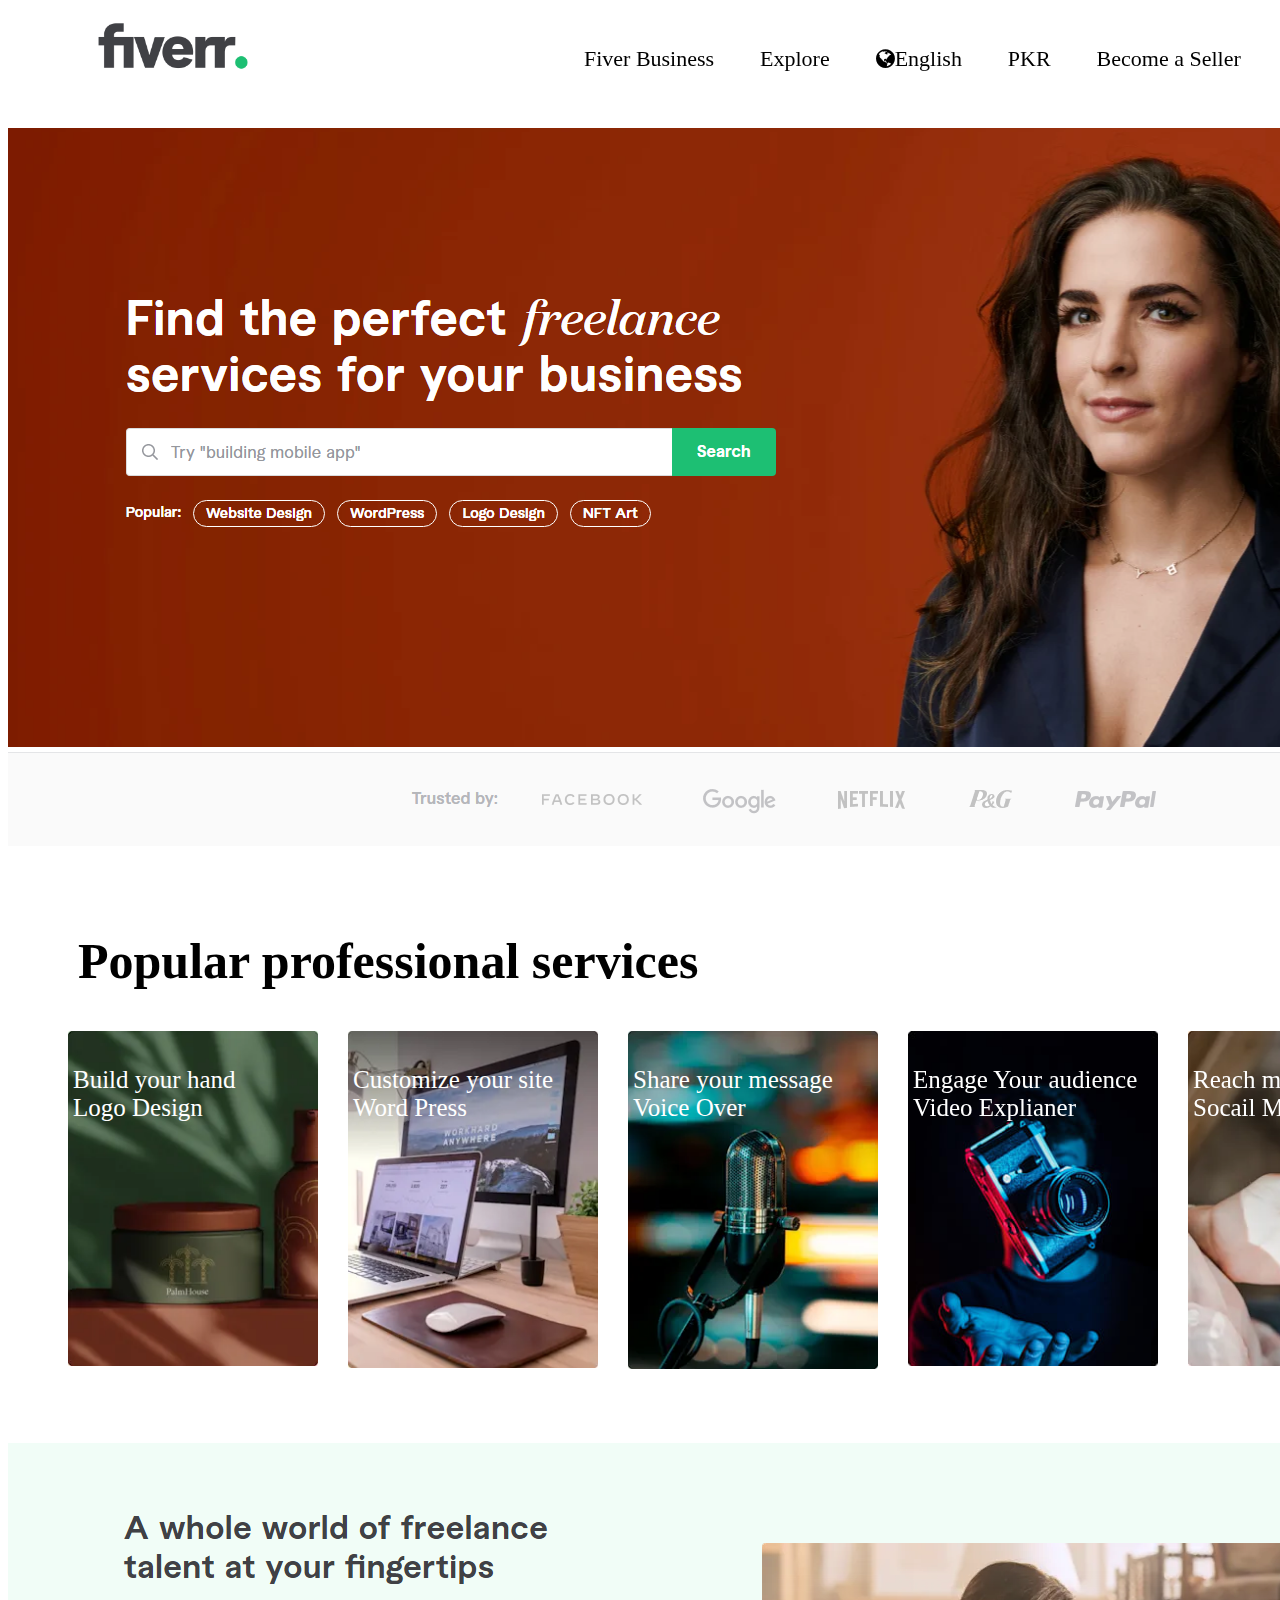
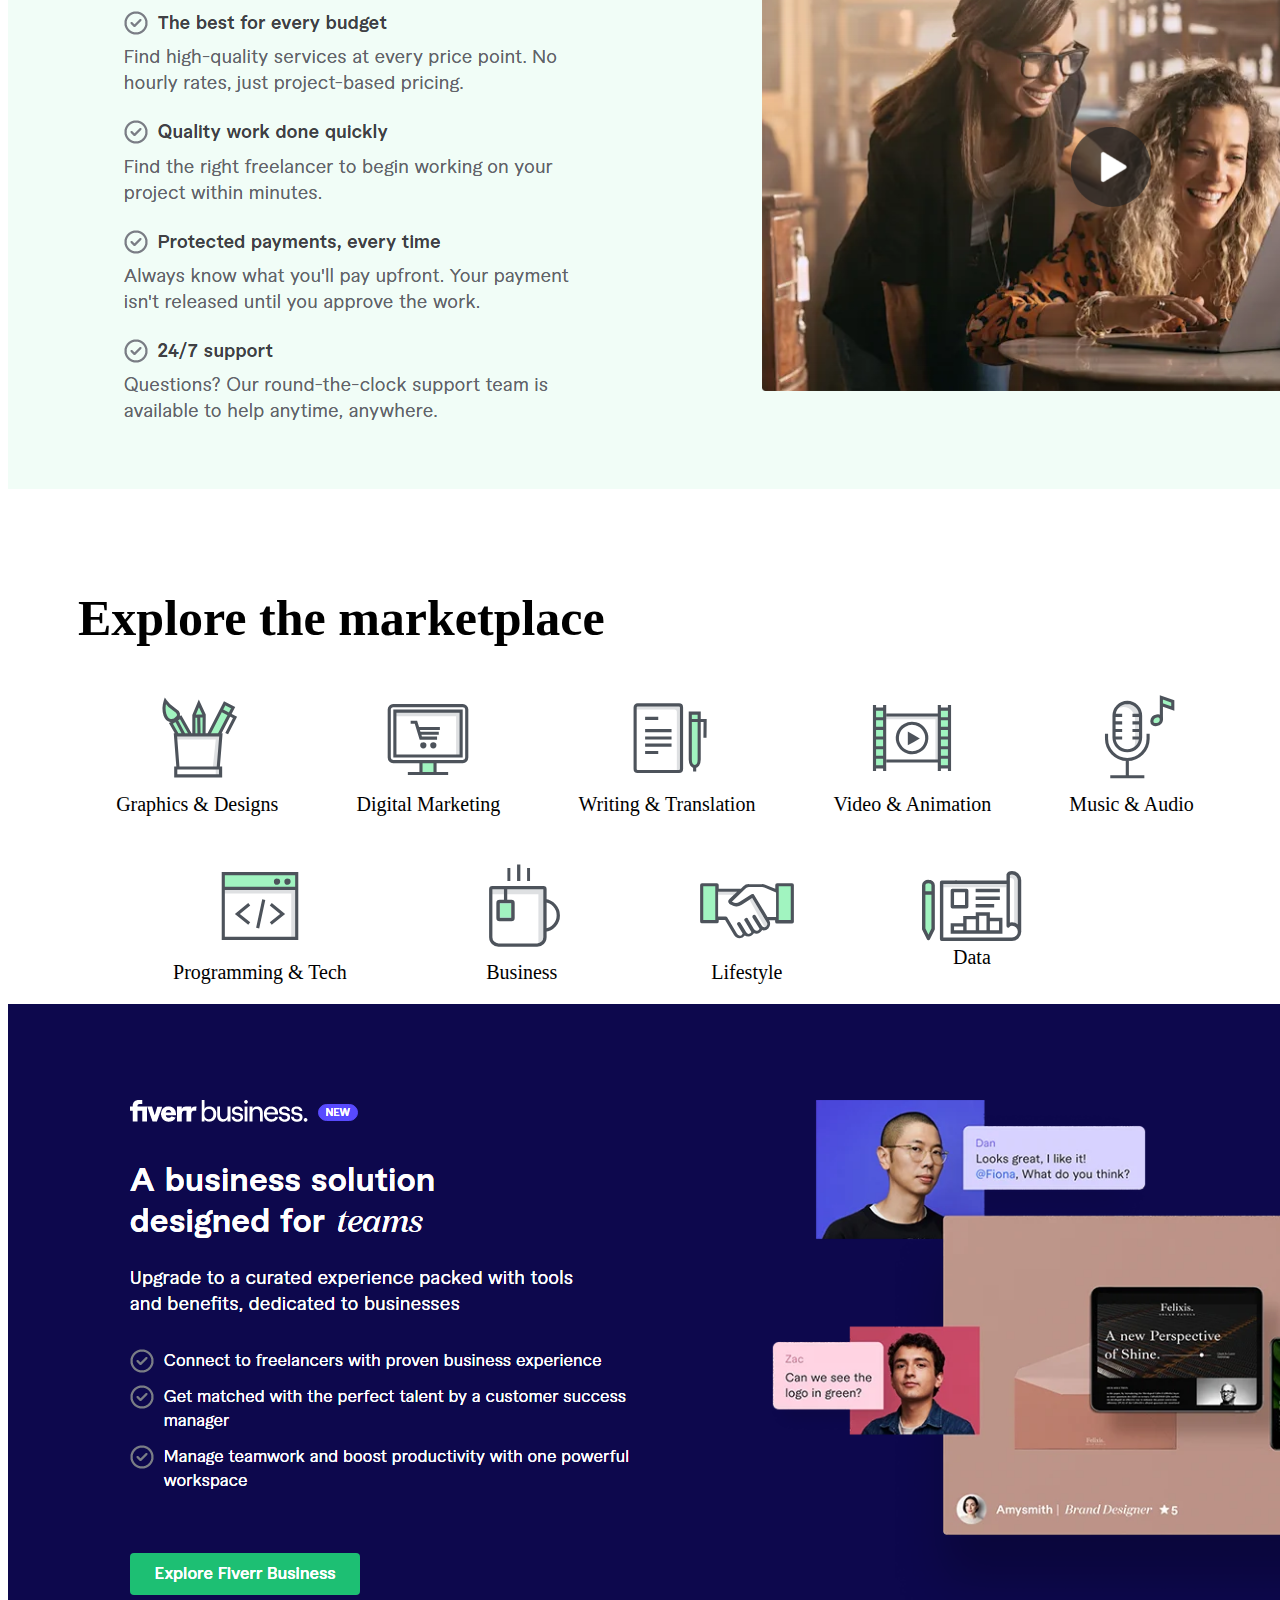
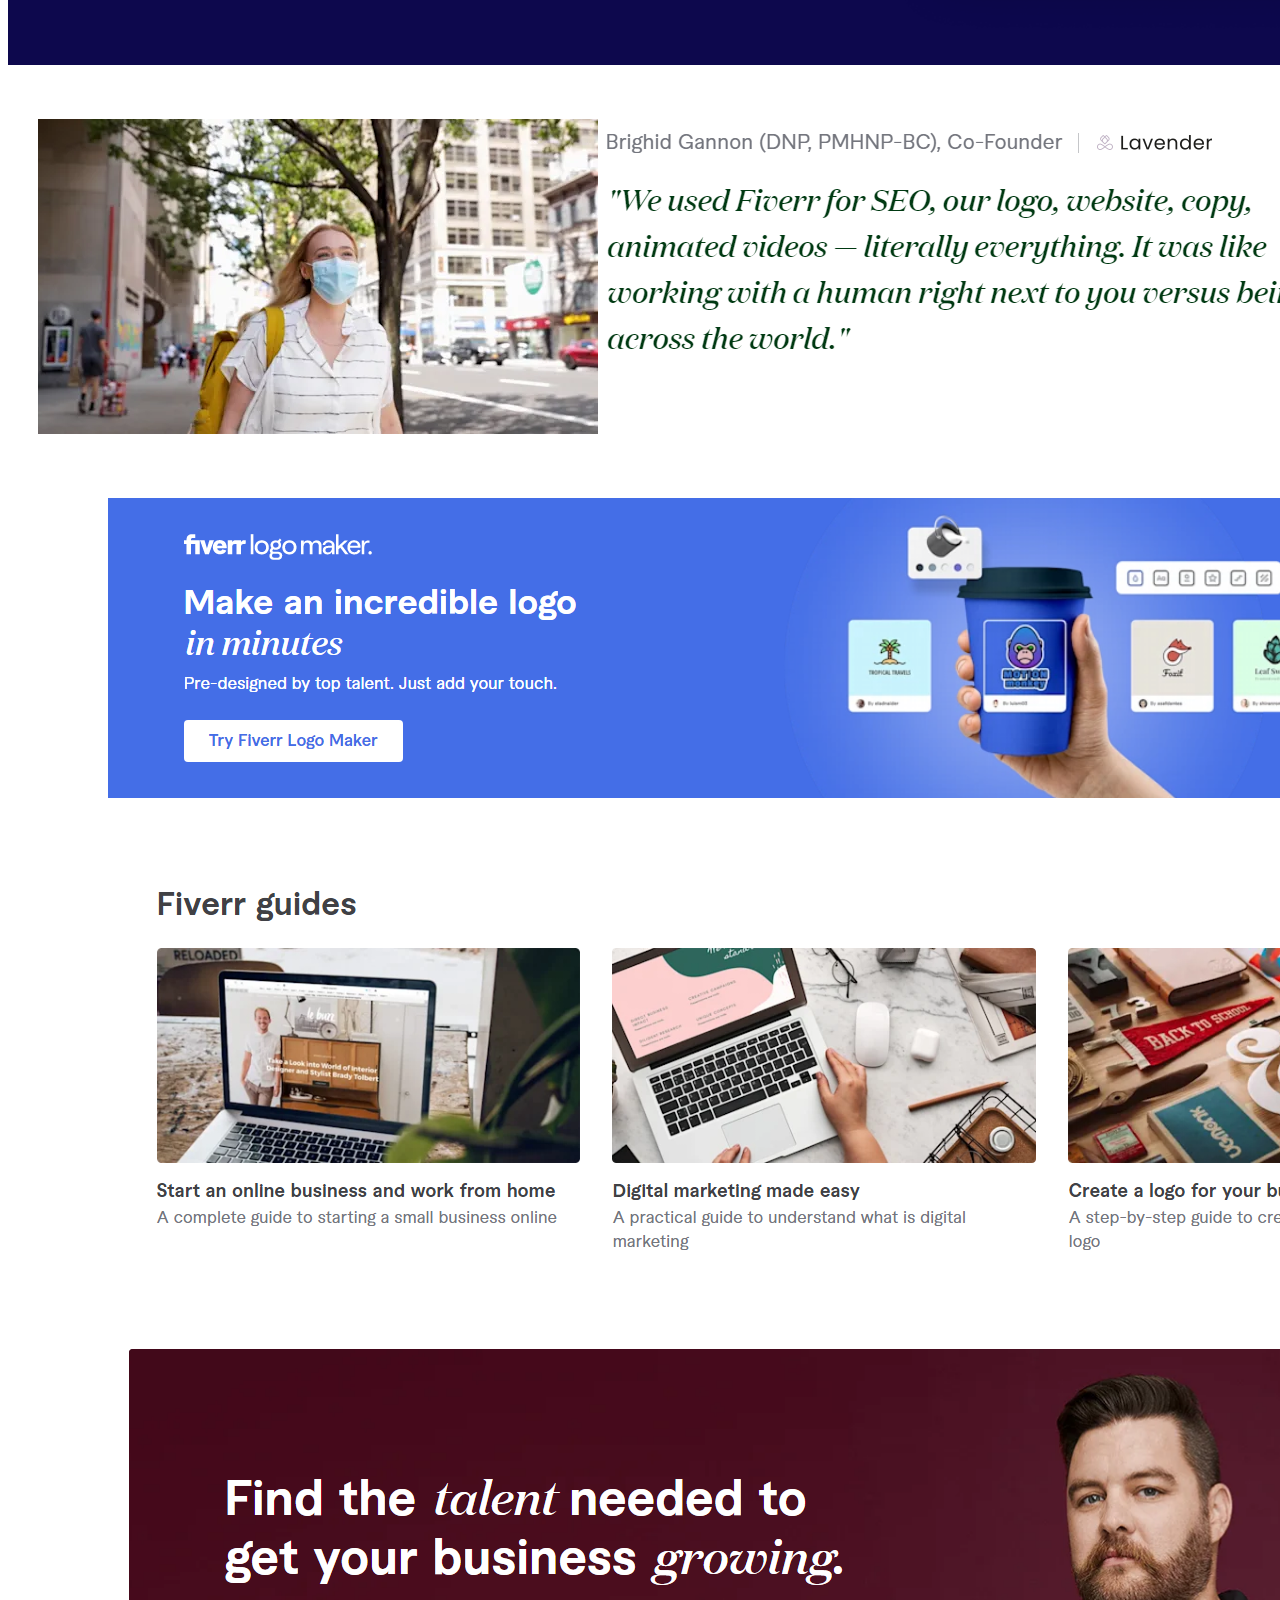
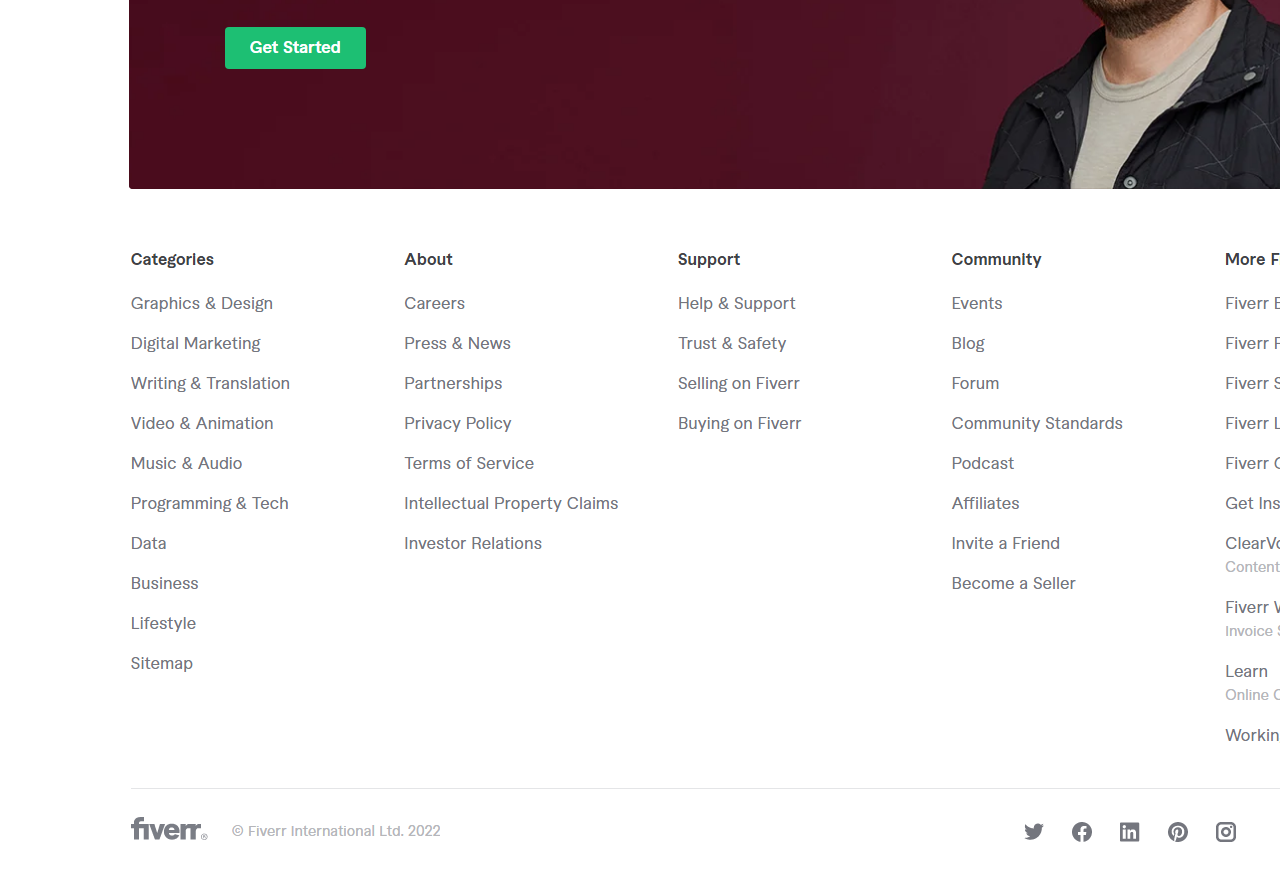
==== index.html @ 3283539d "completed" ====
<!DOCTYPE html>
<html lang="en">

<head>
    <meta charset="UTF-8">
    <meta http-equiv="X-UA-Compatible" content="IE=edge">
    <meta name="viewport" content="width=device-width, initial-scale=1.0">
    <title>Fiver</title>
    <link rel="stylesheet" type="text/css" href="./style.css" />

    <link rel="stylesheet" href="font-awesome-4.7.0/css/font-awesome.min.css">
</head>

<body>
    <div class="main-header">
        <div>
            <img src="images/Fiverr-Logo-2020-present.png" width="150px">
        </div>

        <div class="header">
            <ul>
                <li>Fiver Business</li>
                <li>Explore</li>
                <li><i class="fa fa-globe" aria-hidden="true"></i>English</li>
                <li>PKR</li>
                <li>Become a Seller</li>
                <li>Sign In</li>
                <li class="join">Join</li>
            </ul>
        </div>
    </div>
    <div class="picture">
        <img src="images/Capture.PNG">
    </div>

    <div>
        <img src="images/Capture.1.PNG">
    </div>
    <br />
    <br />
    <h2>Popular professional services</h2>
    <div class="container">
        <div class="logo-design"><img src="images/logo-design-2x.webp" width="250px">
            <p>Build your hand <br />Logo Design</p>
        </div>
        <div class="logo-design"><img src="images/wordpress-2x.webp" width="250px">
            <p>Customize your site<br />Word Press</p>
        </div>
        <div class="logo-design"><img src="images/voiceover-2x.webp" width="250px">
            <p>Share your message<br />Voice Over</p>
        </div>
        <div class="logo-design"><img src="images/animated-explainer-2x.jpg" width="250px">
            <p>Engage Your audience<br />Video Explianer</p>
        </div>
        <div class="logo-design"><img src="images/social-2x.webp" width="250px">
            <p>Reach more customers<br />Socail Media</p>
        </div>
    </div>

    <div class="container-2">
        <img src="images/Capture.2.PNG">
    </div>


    <br />
    <br />
    <br />
    <h2>Explore the marketplace</h2>

    <div class="container-3">
        <ul>
            <li><img src="images/graphics-design.d32a2f8.svg" width="100px"><br />Graphics & Designs</li>
            <li><img src="images/online-marketing.74e221b.svg" width="100px"><br />Digital Marketing</li>
            <li><img src="images/writing-translation.32ebe2e.svg" width="100px"><br />Writing & Translation</li>
            <li><img src="images/video-animation.f0d9d71.svg" width="100px"><br />Video & Animation</li>
            <li><img src="images/music-audio.320af20.svg" width="100px"><br />Music & Audio</li>
        </ul>
    </div>

    <div class="container-4">
        <ul>
            <li><img src="images/programming.9362366.svg" width="100"><br />Programming & Tech</li>
            <li><img src="images/lifestyle.745b575.svg" width="100px"><br />Business</li>
            <li><img src="images/business.bbdf319.svg" width="100px"><br />Lifestyle</li>
            <li><img src="images/data.718910f.svg" width="100px"><br />Data</li>
            <li></li>
        </ul>
    </div>


    <div class="capture">
        <img src="images/Capture.4.PNG">
    </div>




    <div class="container-5">
        <div class="video">
            <div>
                <img src="images/testimonial-video-still-lavender.webp">
            </div>

            <div class="text">
                <img src="images/Capture.5.PNG">
            </div>
        </div>
    </div>


    <div class="middle">
        <img src="images/Capture.6.PNG">
    </div>

    <div class="middle">
        <img src="images/Capture.7.PNG">
    </div>

    <div class="middle">
        <img src="images/Capture.8.PNG">
    </div>
    <div class="footer">
        <img src="images/Capture.9.PNG">
    </div>









</body>

</html>
---- style.css ----
.main-header {
    display: flex;
    padding-left: 90px;
    position: fixed;
    top: 4px;

}
.header > ul {
    display: flex;
    list-style-type: none;
    justify-content: space-evenly;
    white-space: normal;
    width: 150%;

}
.header {
    padding-left: 250px;
    font-size: 22px;
    padding-top: 20px;
}
.join {
border: 40px;

}
.header > ul >li:hover {
    color: rgb(38, 104, 38);
}
.join {
    border: 4px solid green;
    width: 70px;
    text-align: center;
    
}
.join:hover {
    background-color: green;
    color: beige;
}
.picture {
    padding-top: 120px;
}
h2 {
padding-left: 70px;
font-size: 50px;
}
.logo-design {
position: relative;
width: 30%;
padding-right: 30px;
}
p {
    position: absolute;
    top: 10px;
    font-size: 25px;
    color: #fff;
    padding-left: 5px;
}
.container {
    display: flex;
    padding-left: 60px;
}
.container-2 {
    padding-top: 70px;
}
.container-3 > ul {
    display: flex;
    list-style-type: none;
    padding-left: 30px;
    justify-content: space-evenly;
    text-align: center;
    align-items: center;
    font-size: 20px;
}
.container-4 > ul {
    display: flex;
    list-style-type: none;
    justify-content: space-evenly;
    text-align: center;
    align-items: center;
    padding-top: 20px;
    font-size: 20PX;
}
.container-5 > div {
    display: flex;
    padding-top: 50px;
  
    justify-content: space-evenly;
   
}

.video {
    padding-left: 30px;
   
}
.text {
    padding-top: 10px;
   
}
.middle {
    align-items: center;
    padding-left: 100px;
    padding-top: 60px;
}
.footer {
    padding-left: 30px;
}
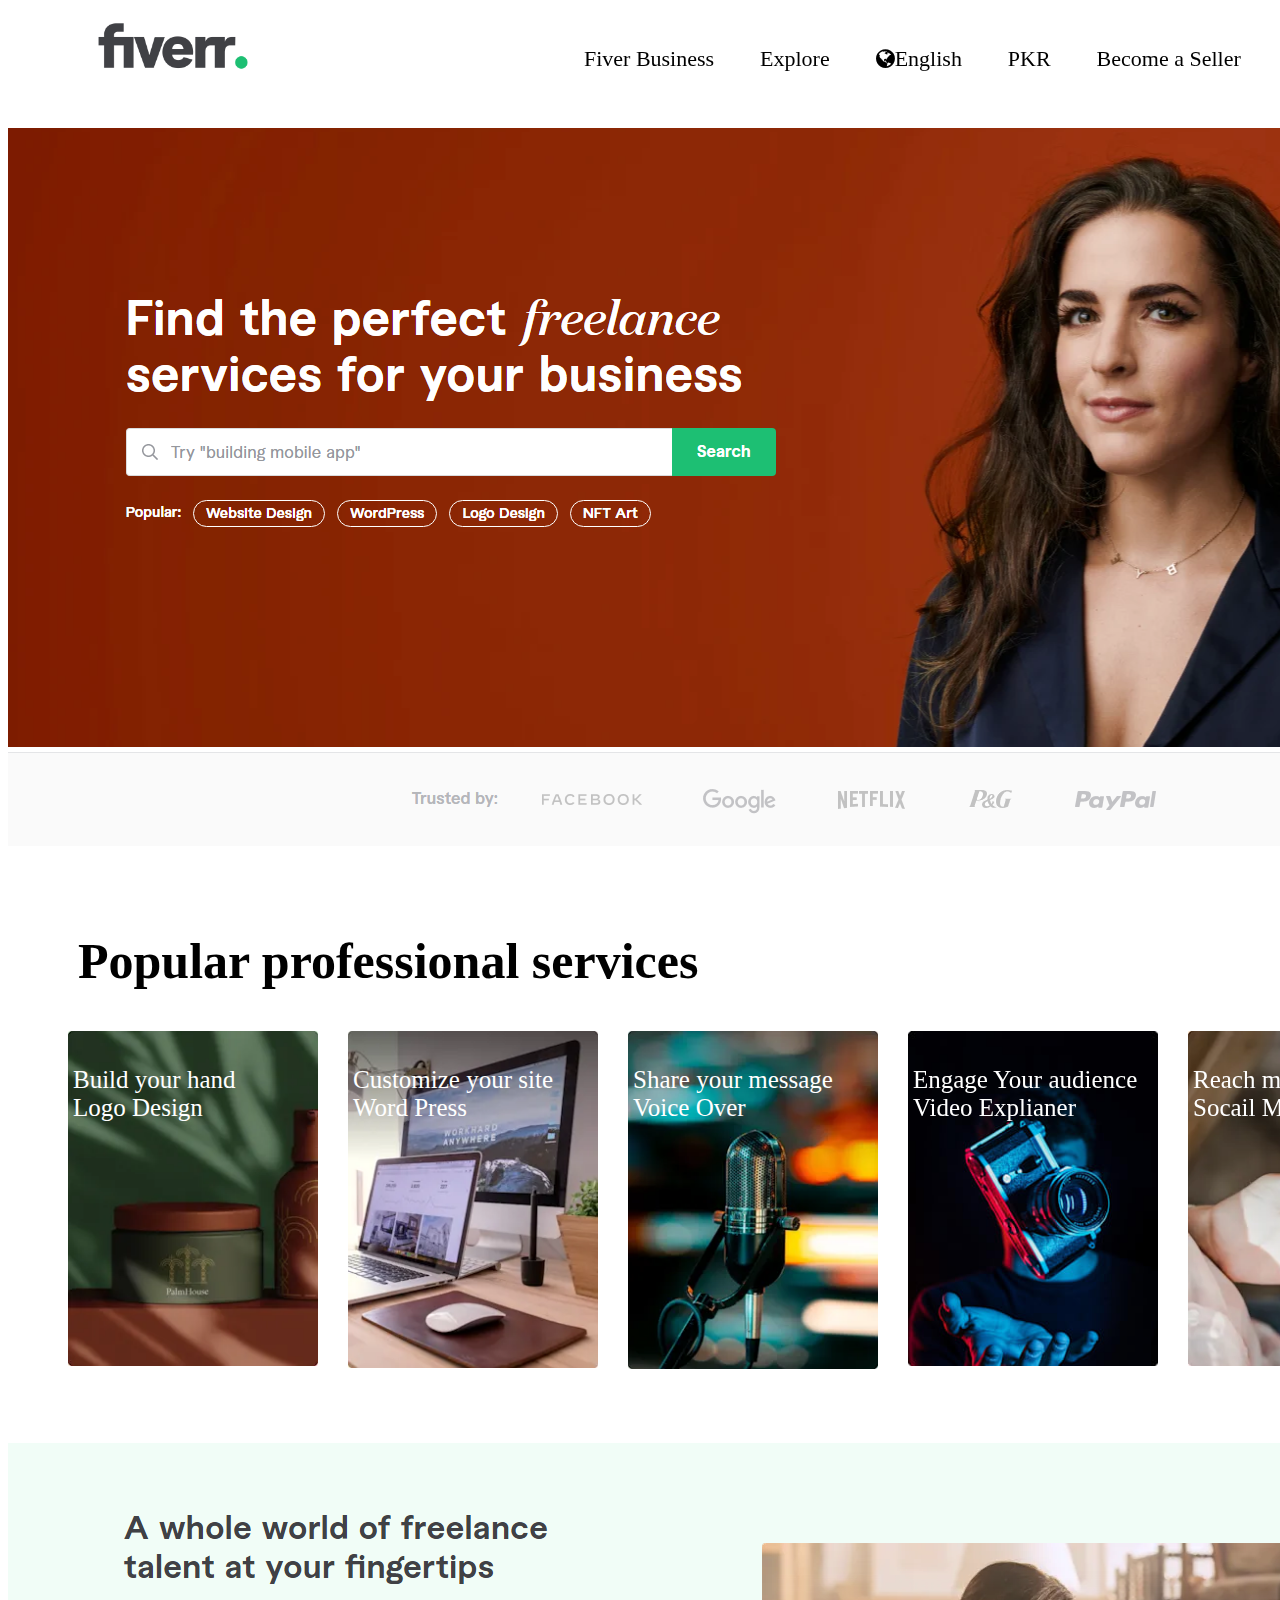
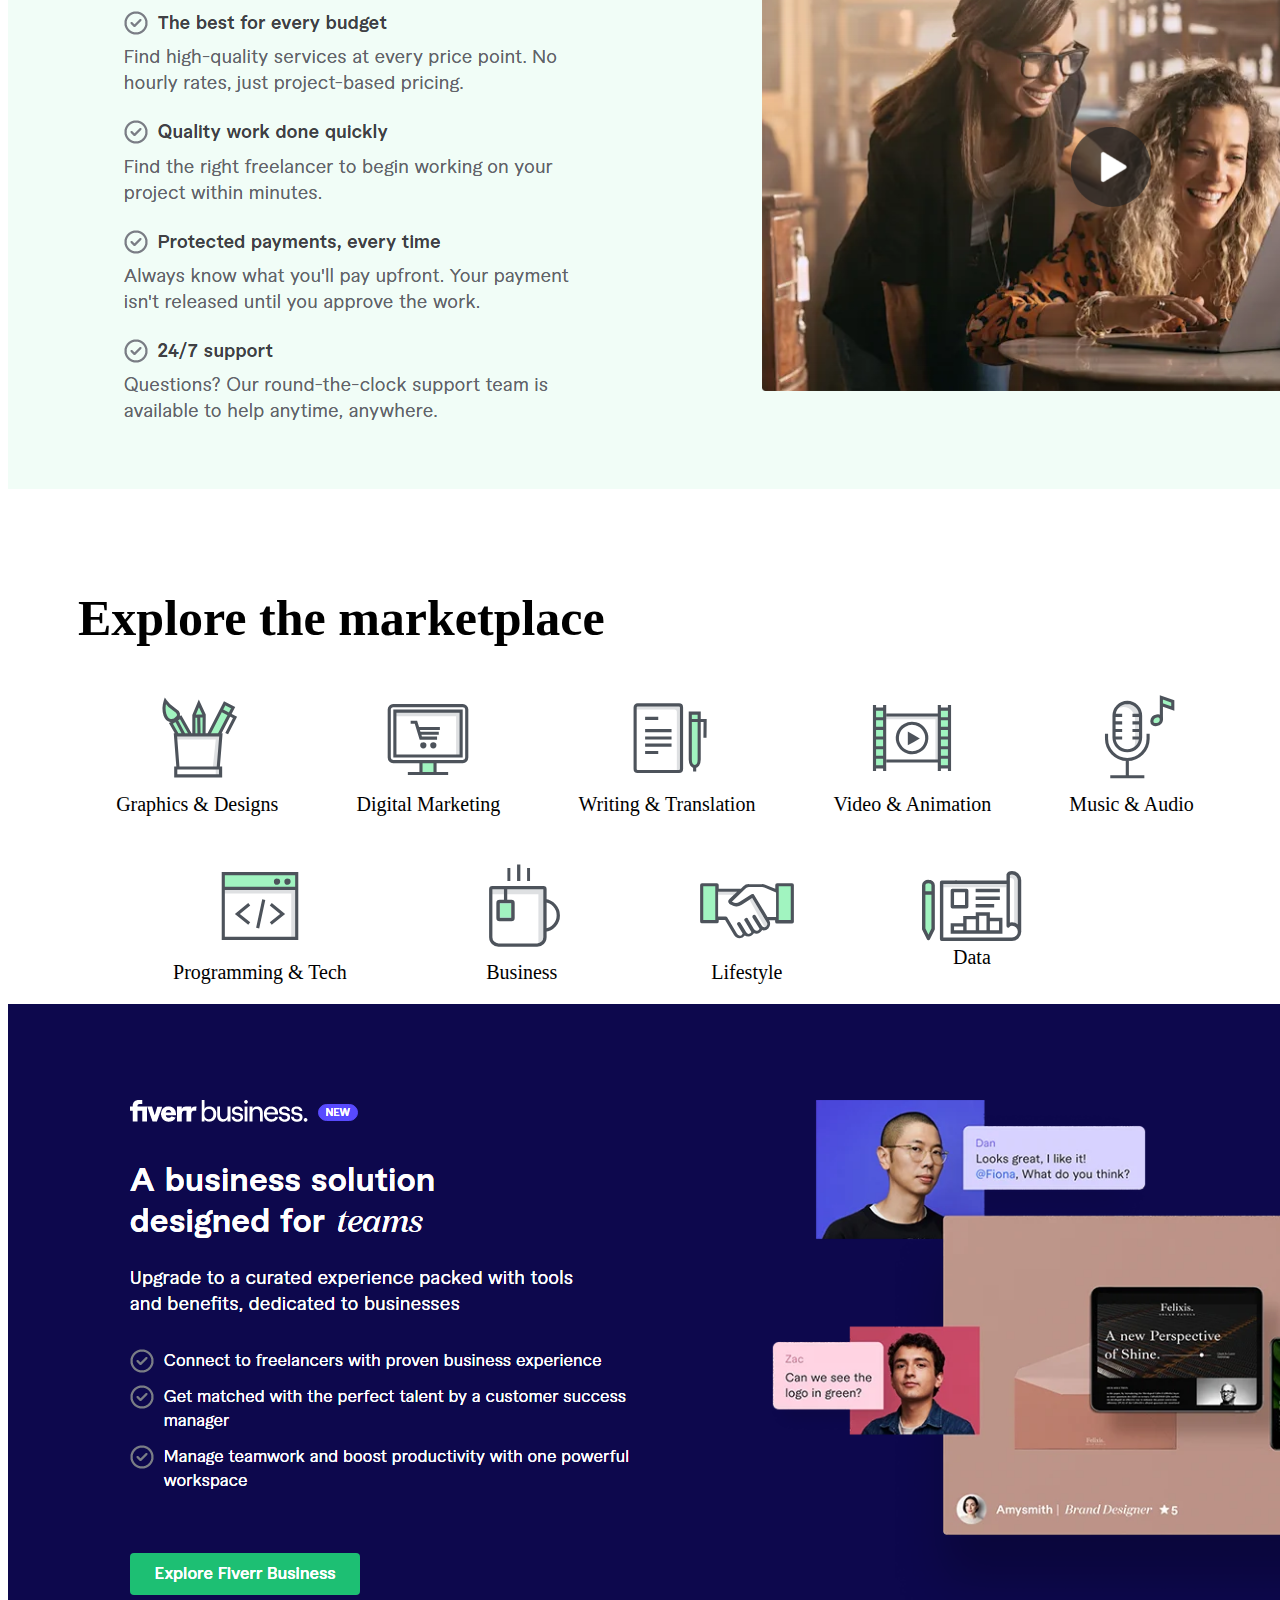
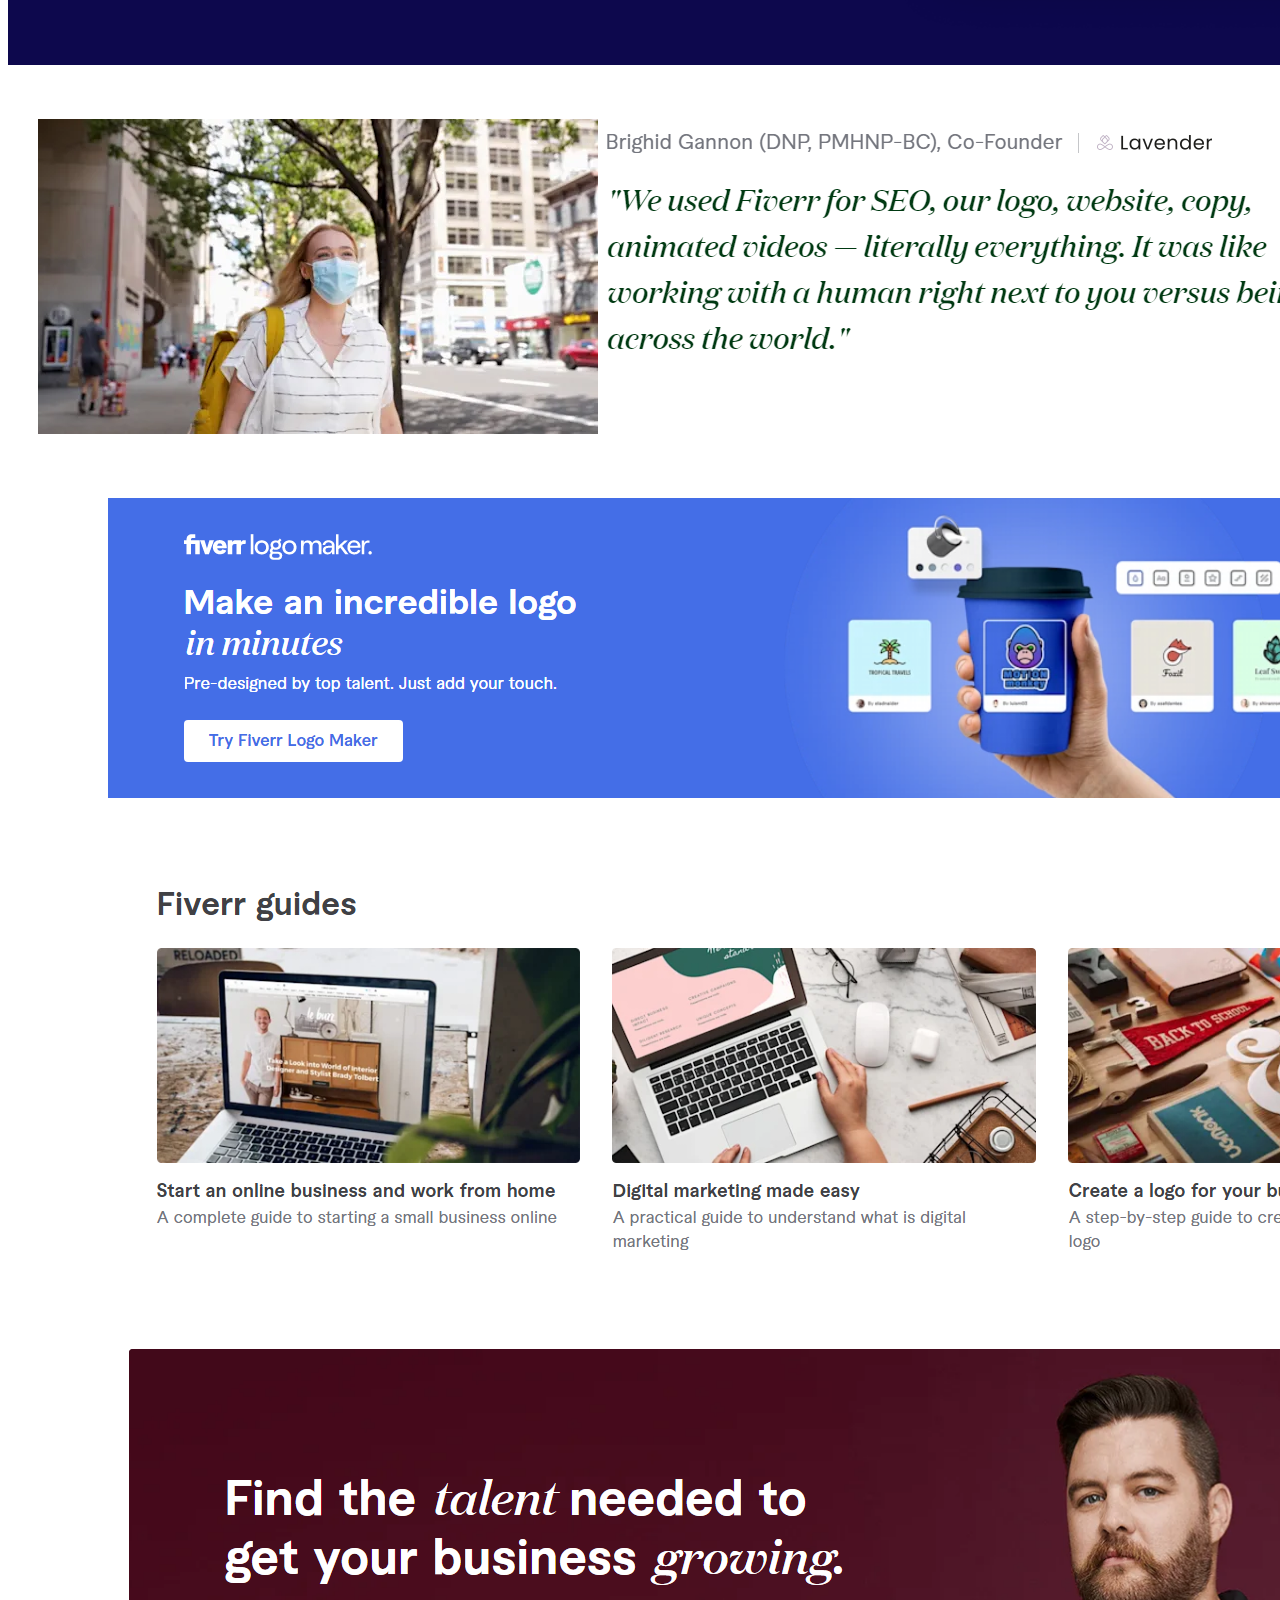
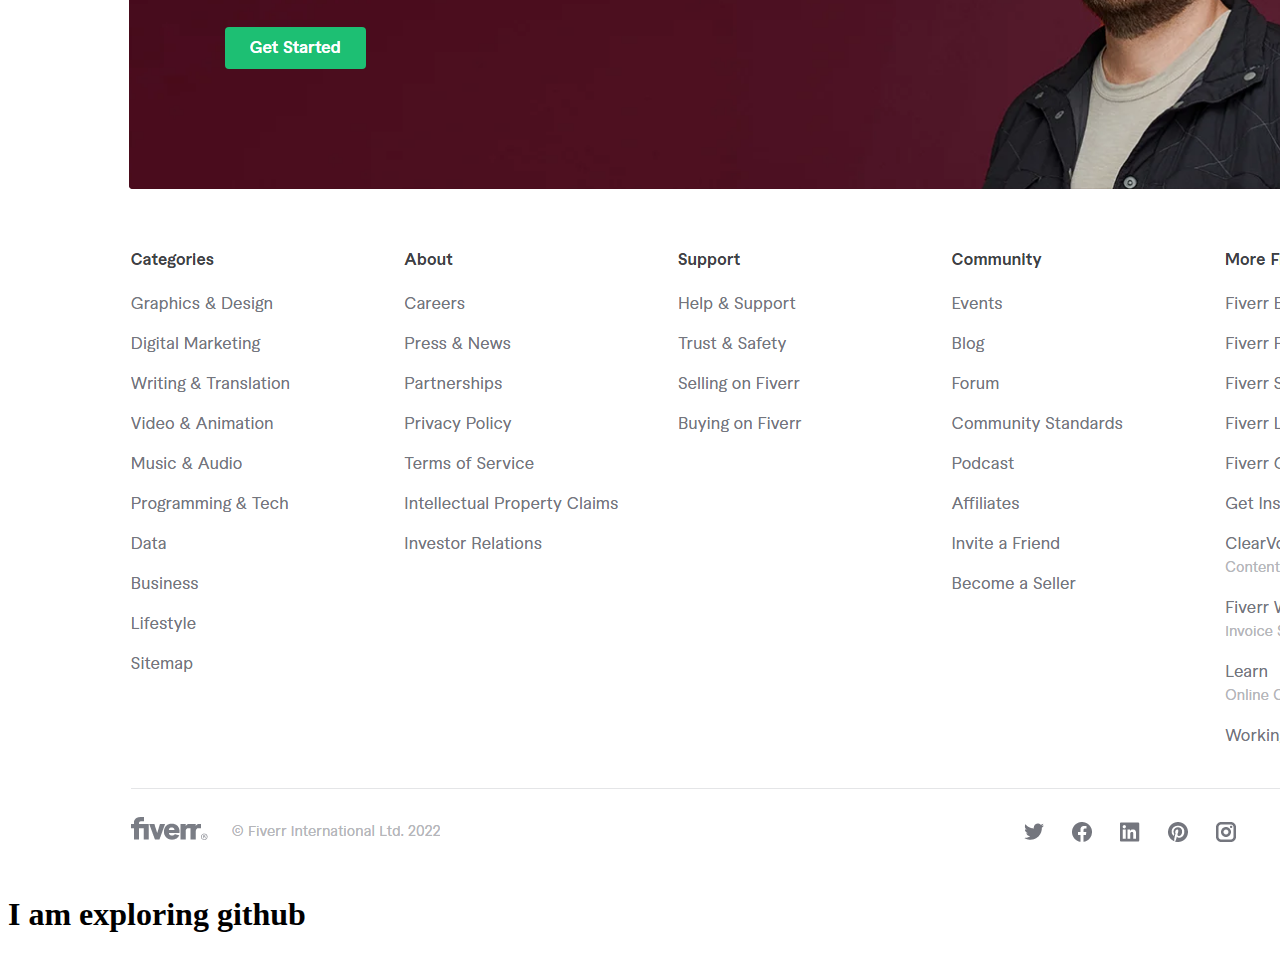
==== commit 6b2a3014: "checking" ====
--- a/index.html
+++ b/index.html
@@ -123,7 +123,9 @@
         <img src="images/Capture.9.PNG">
     </div>
 
-
+<h1>
+    I am exploring github
+</h1>
 
 
 
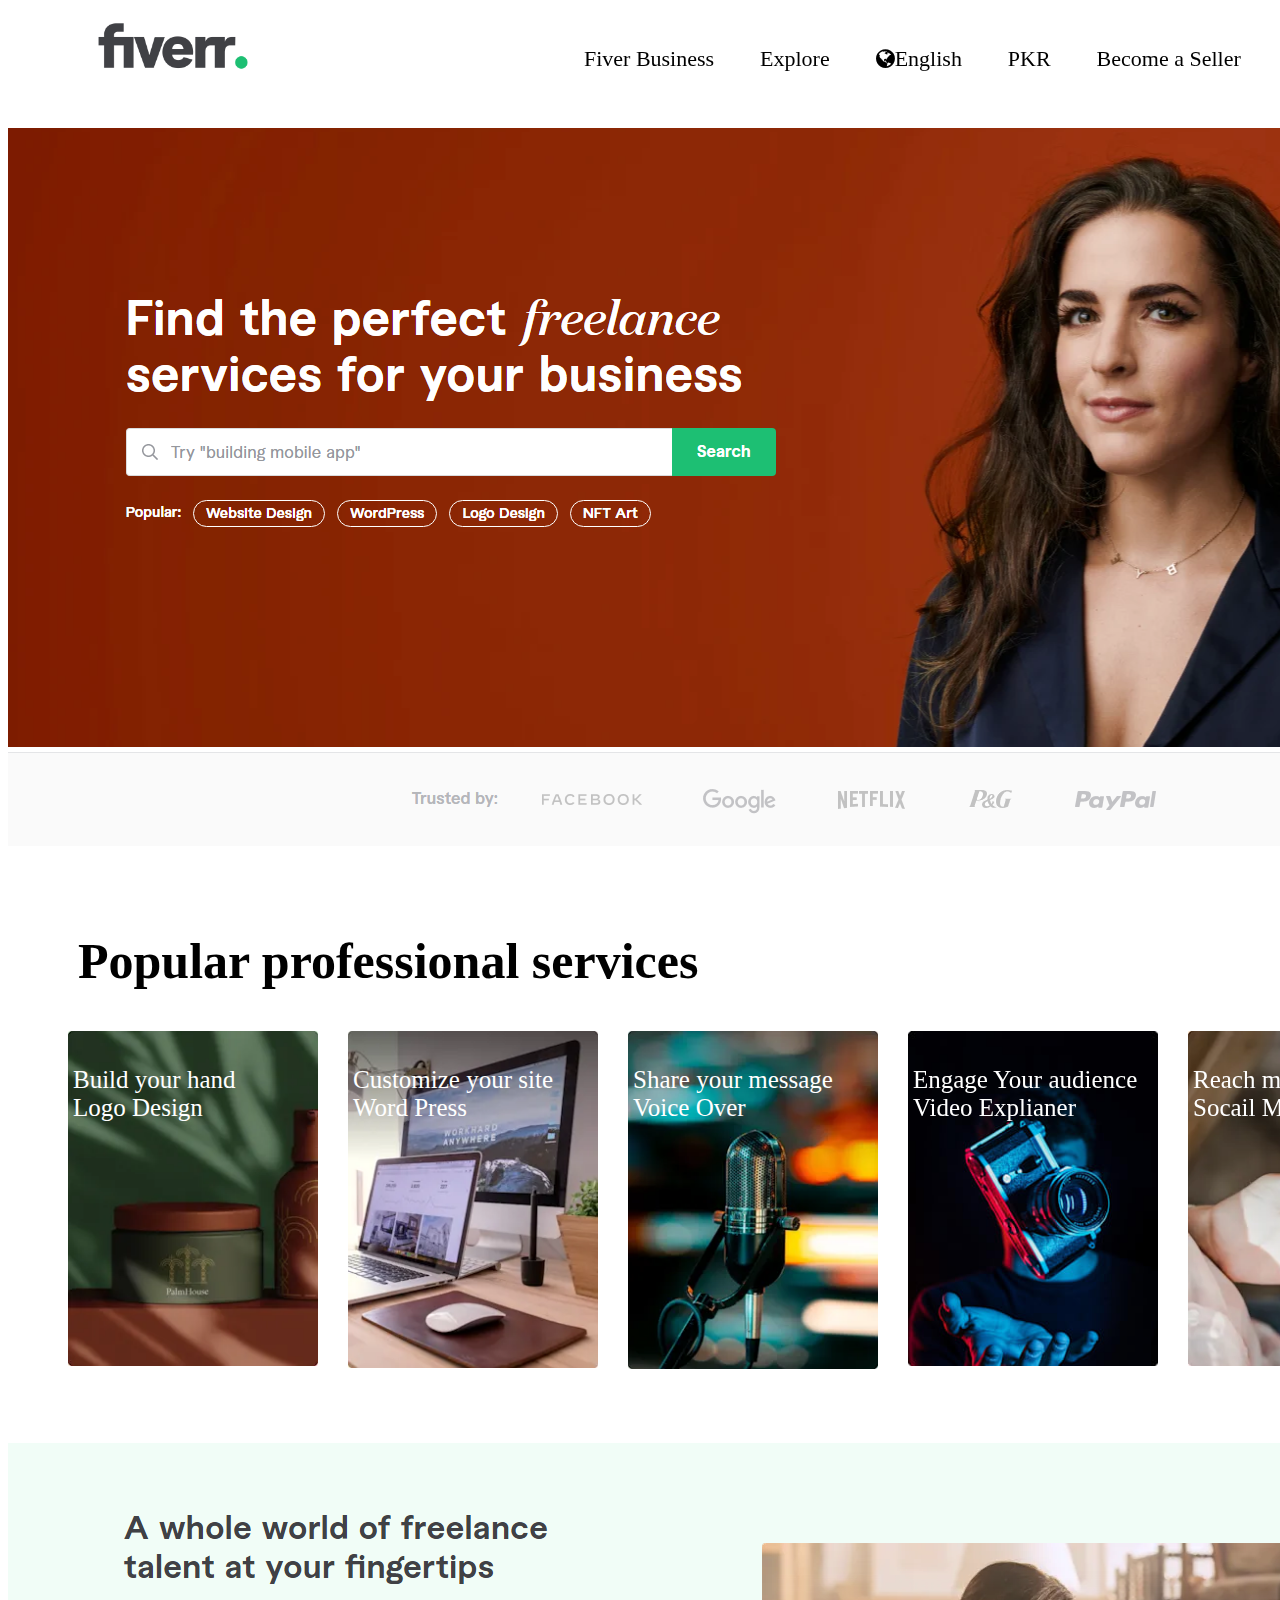
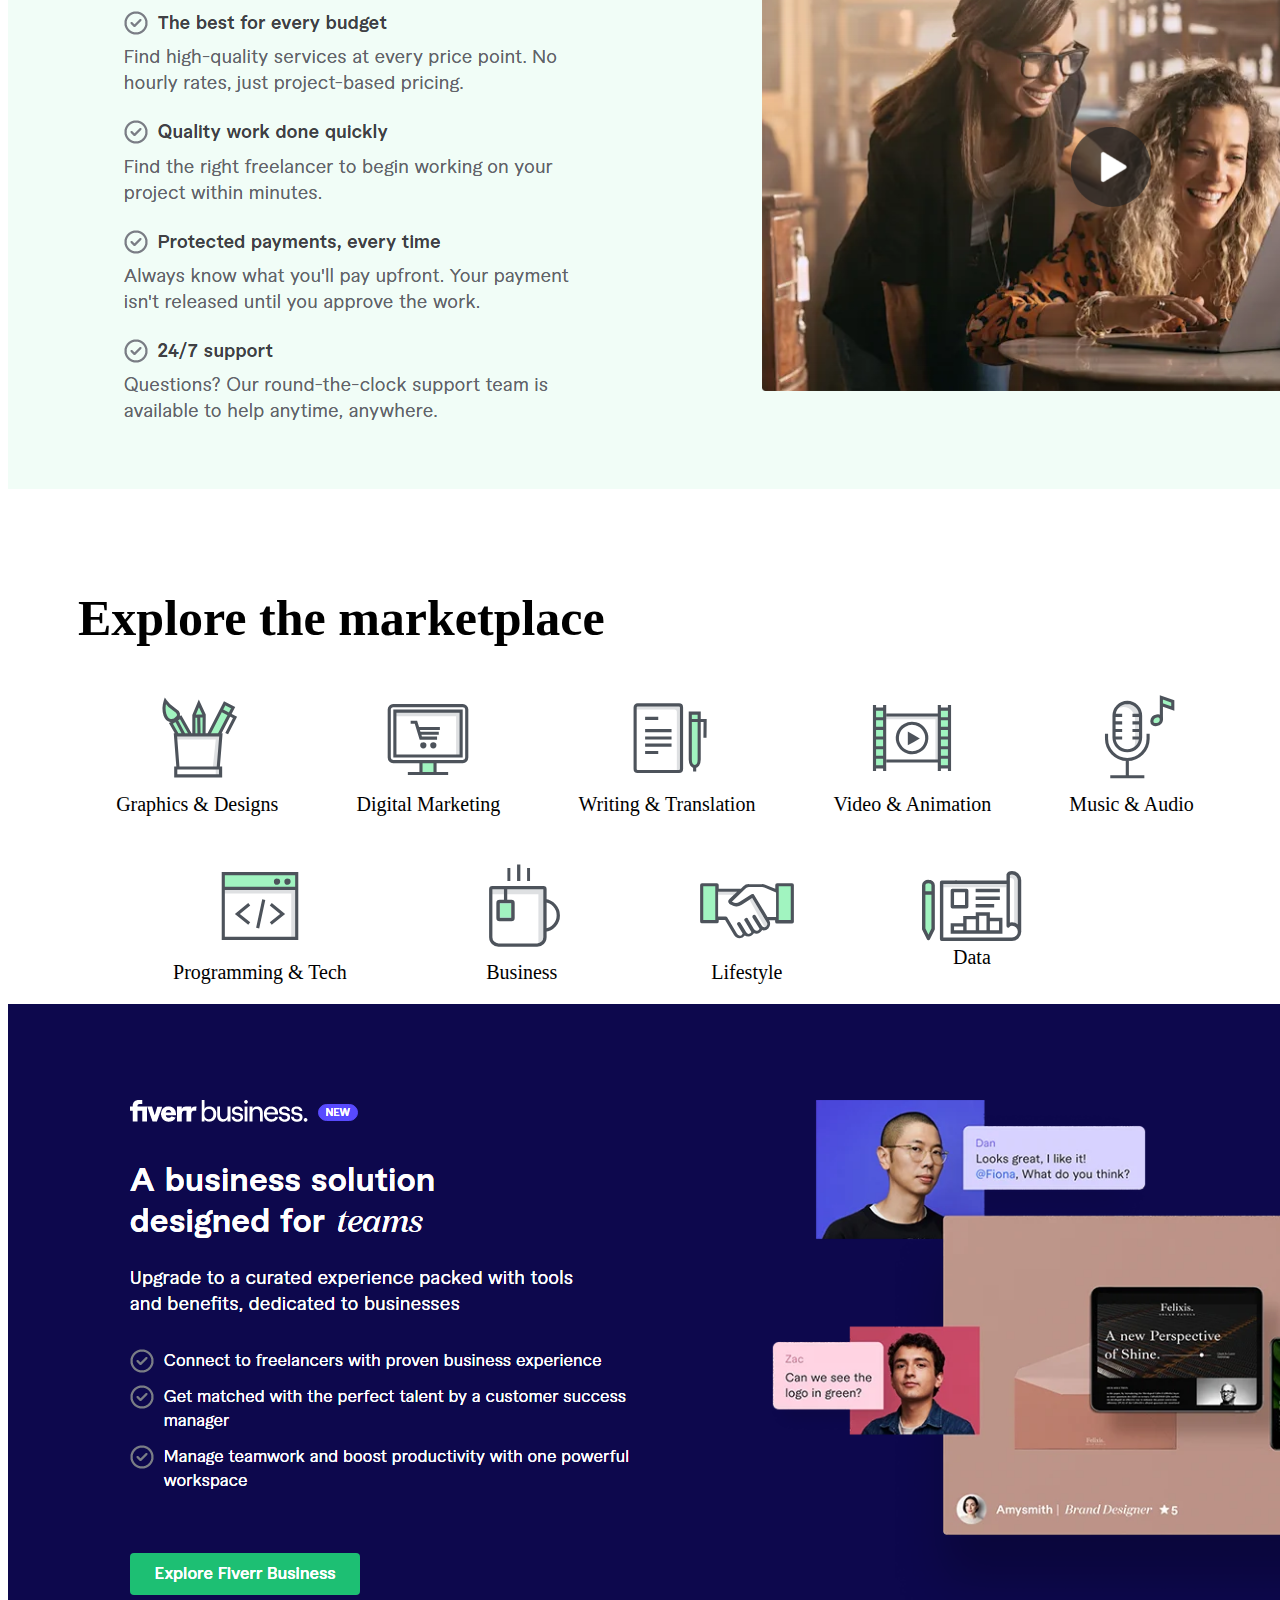
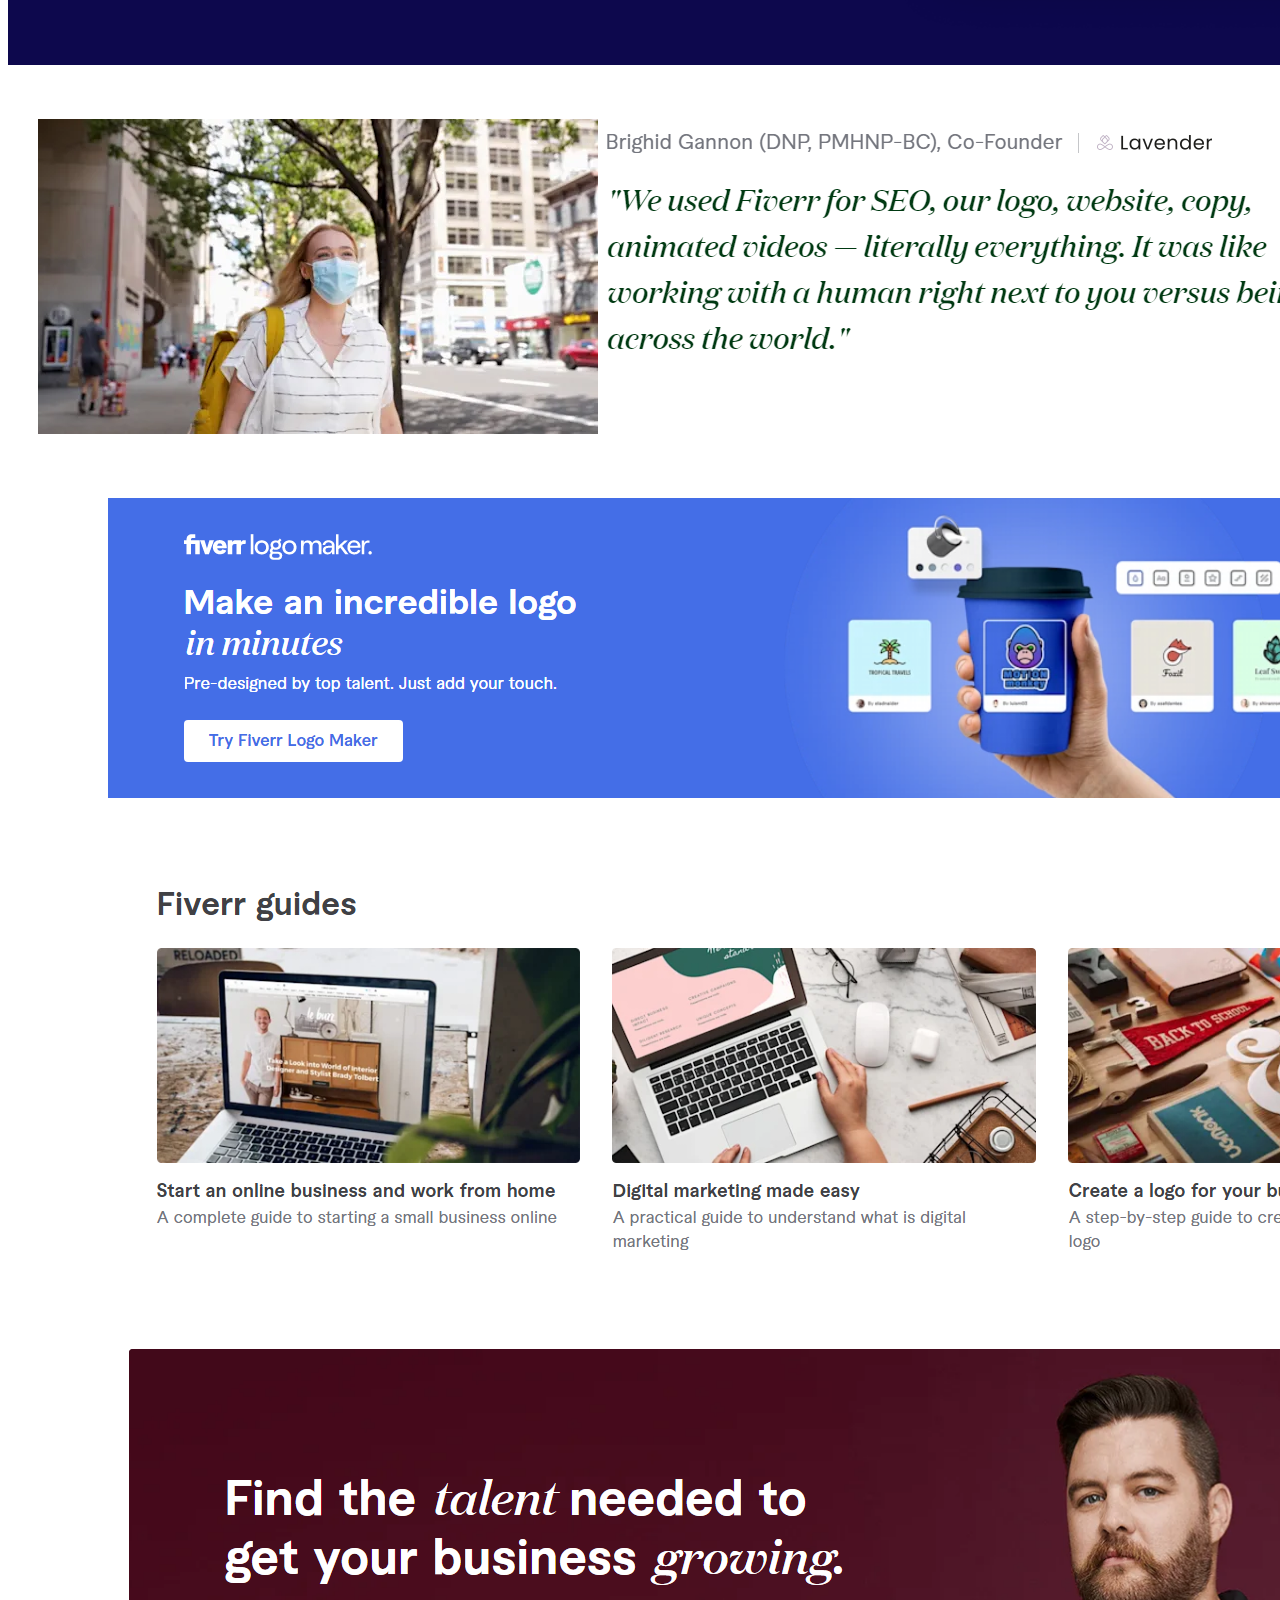
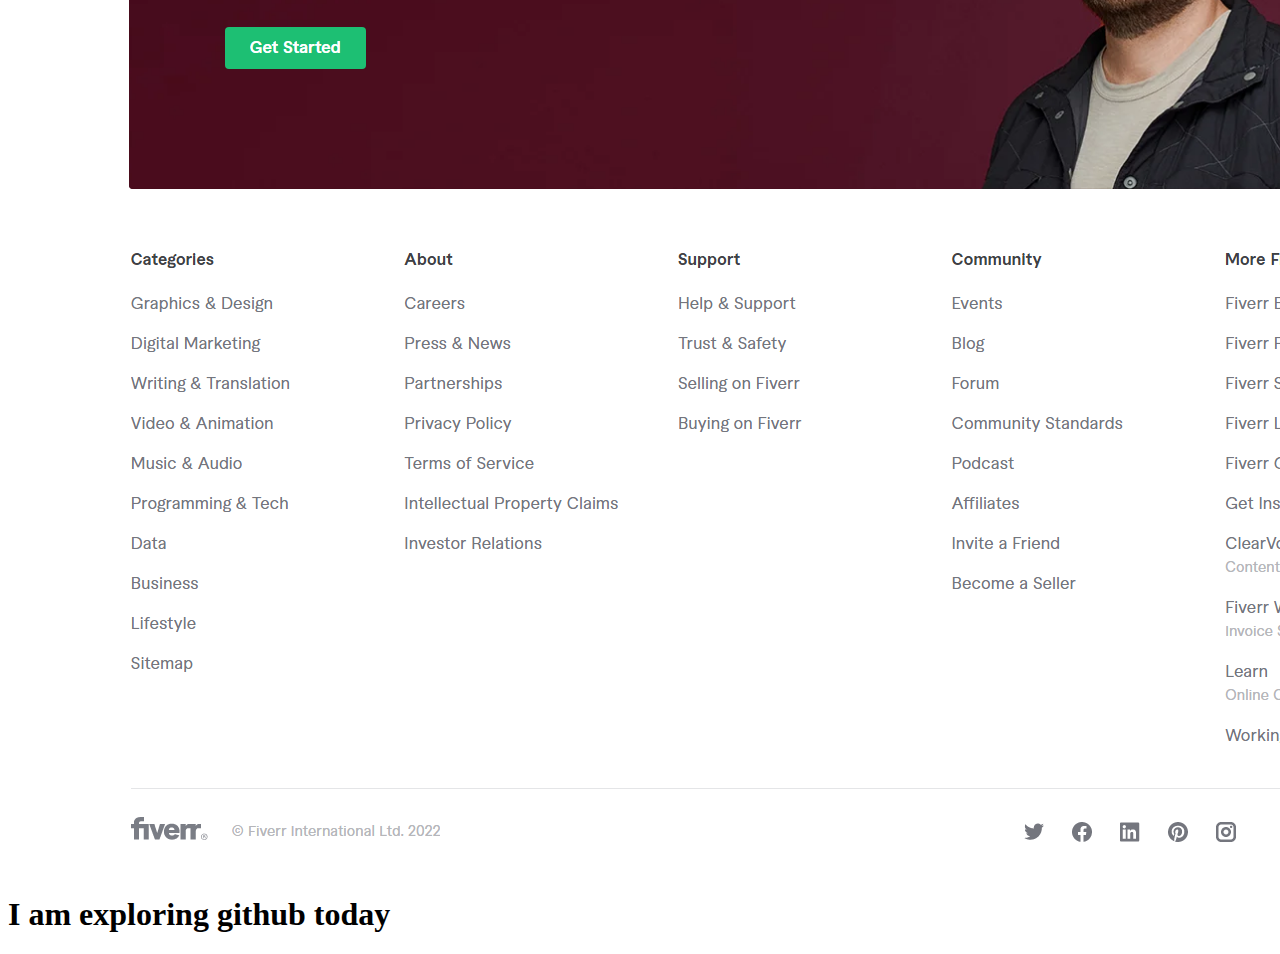
==== commit 022a10d4: "github rechecked" ====
--- a/index.html
+++ b/index.html
@@ -124,7 +124,7 @@
     </div>
 
 <h1>
-    I am exploring github
+    I am exploring github today
 </h1>
 
 
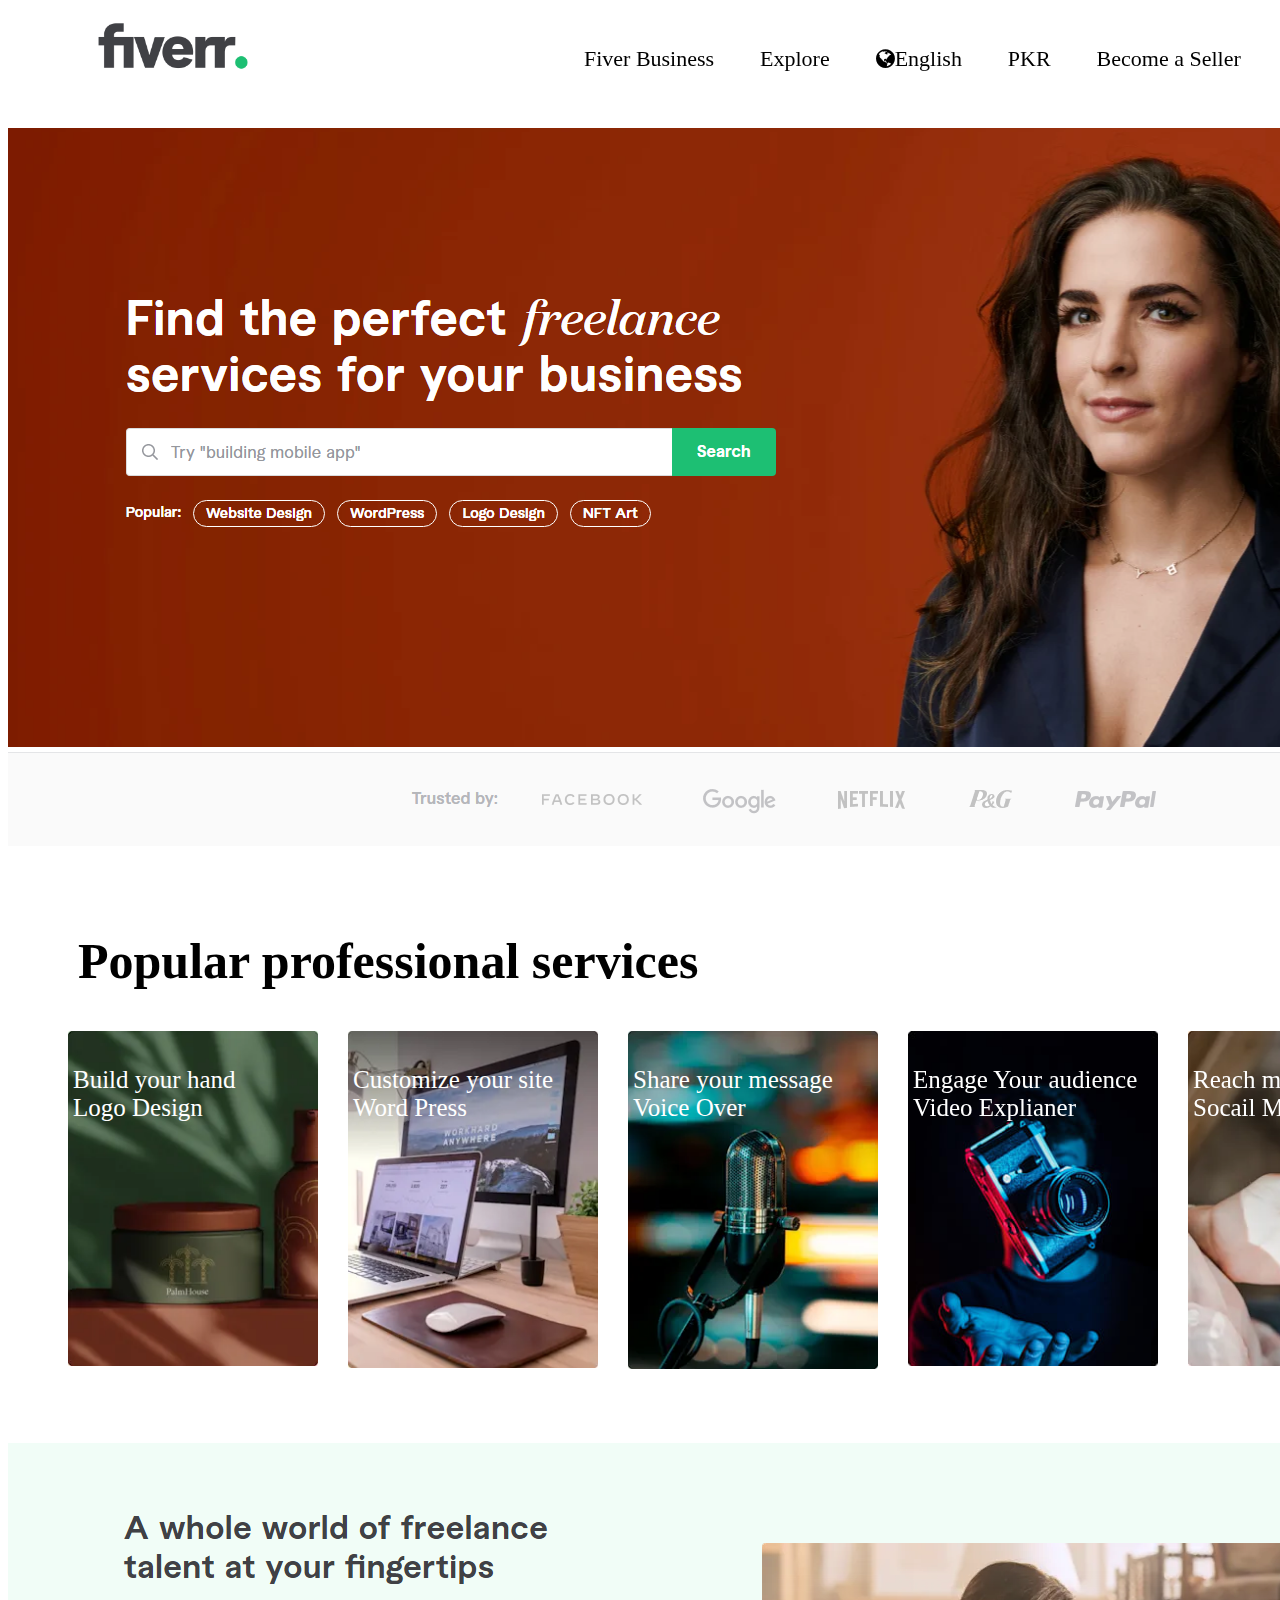
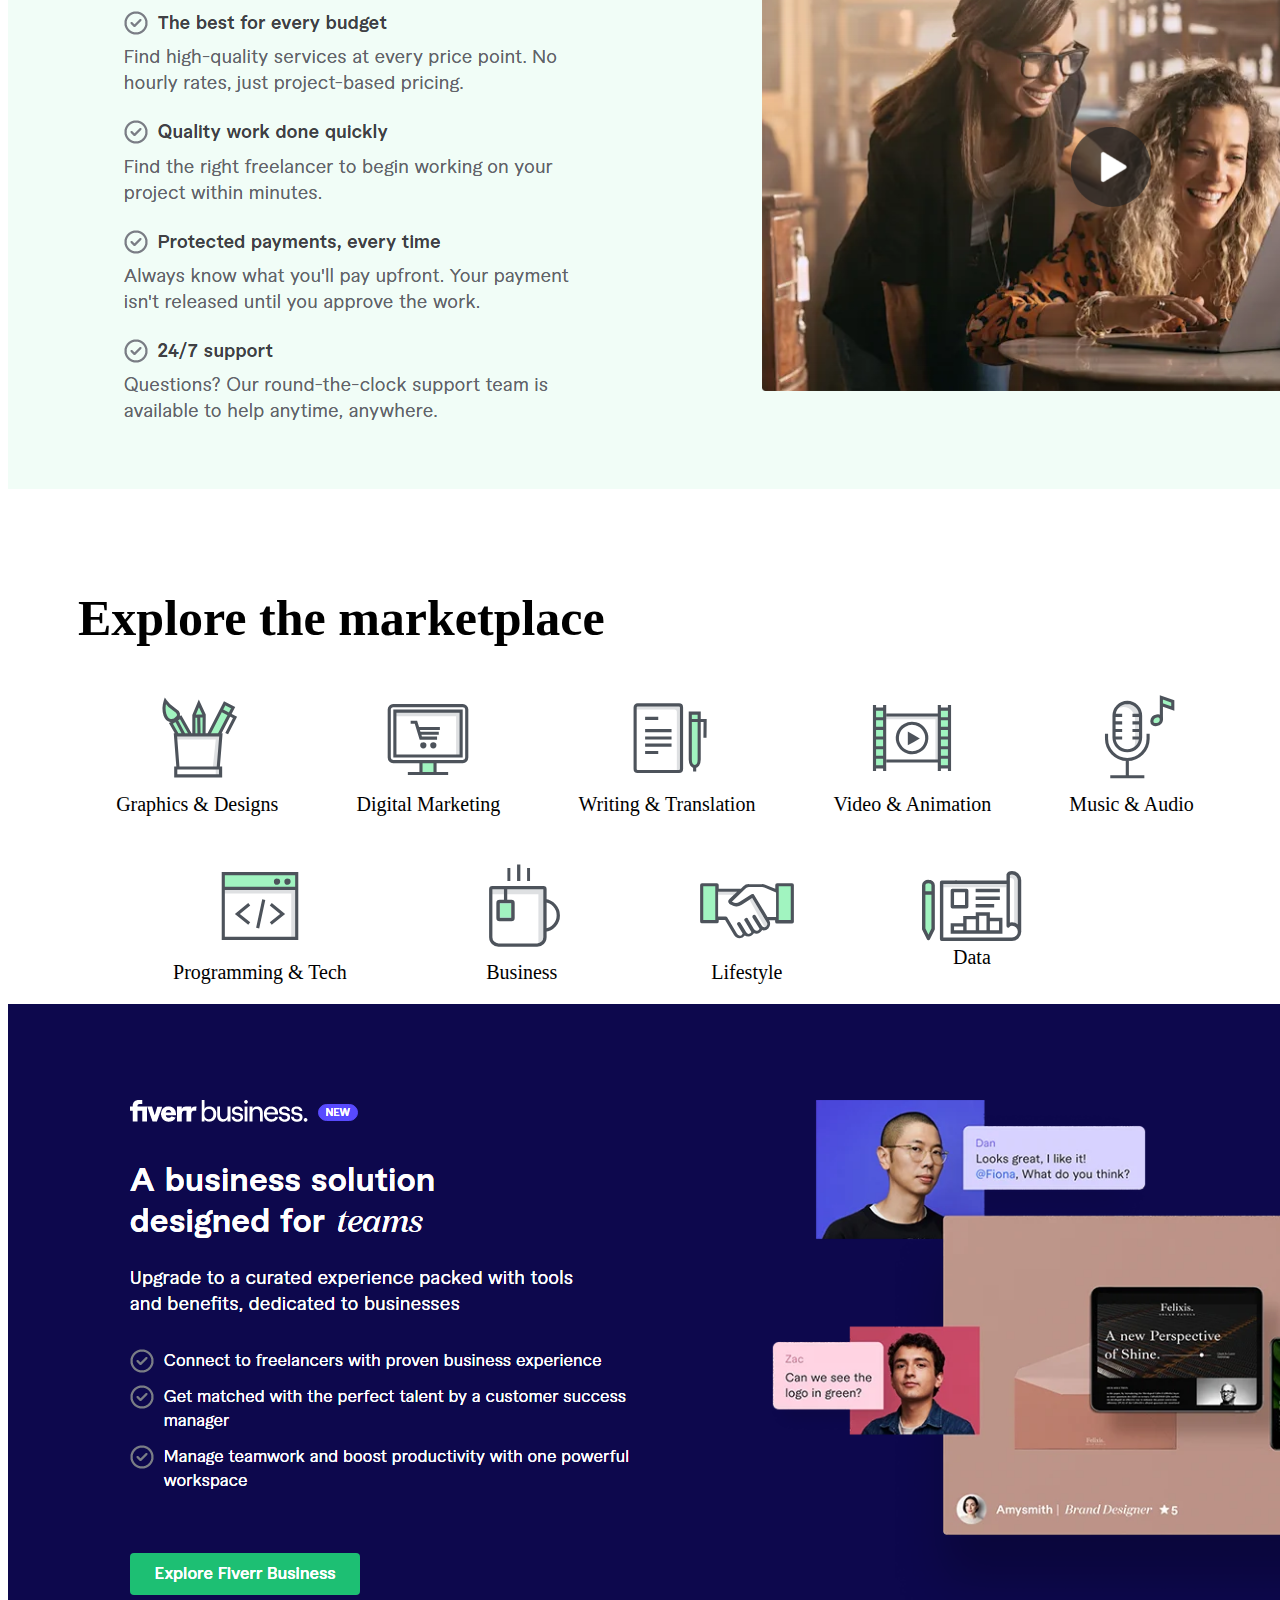
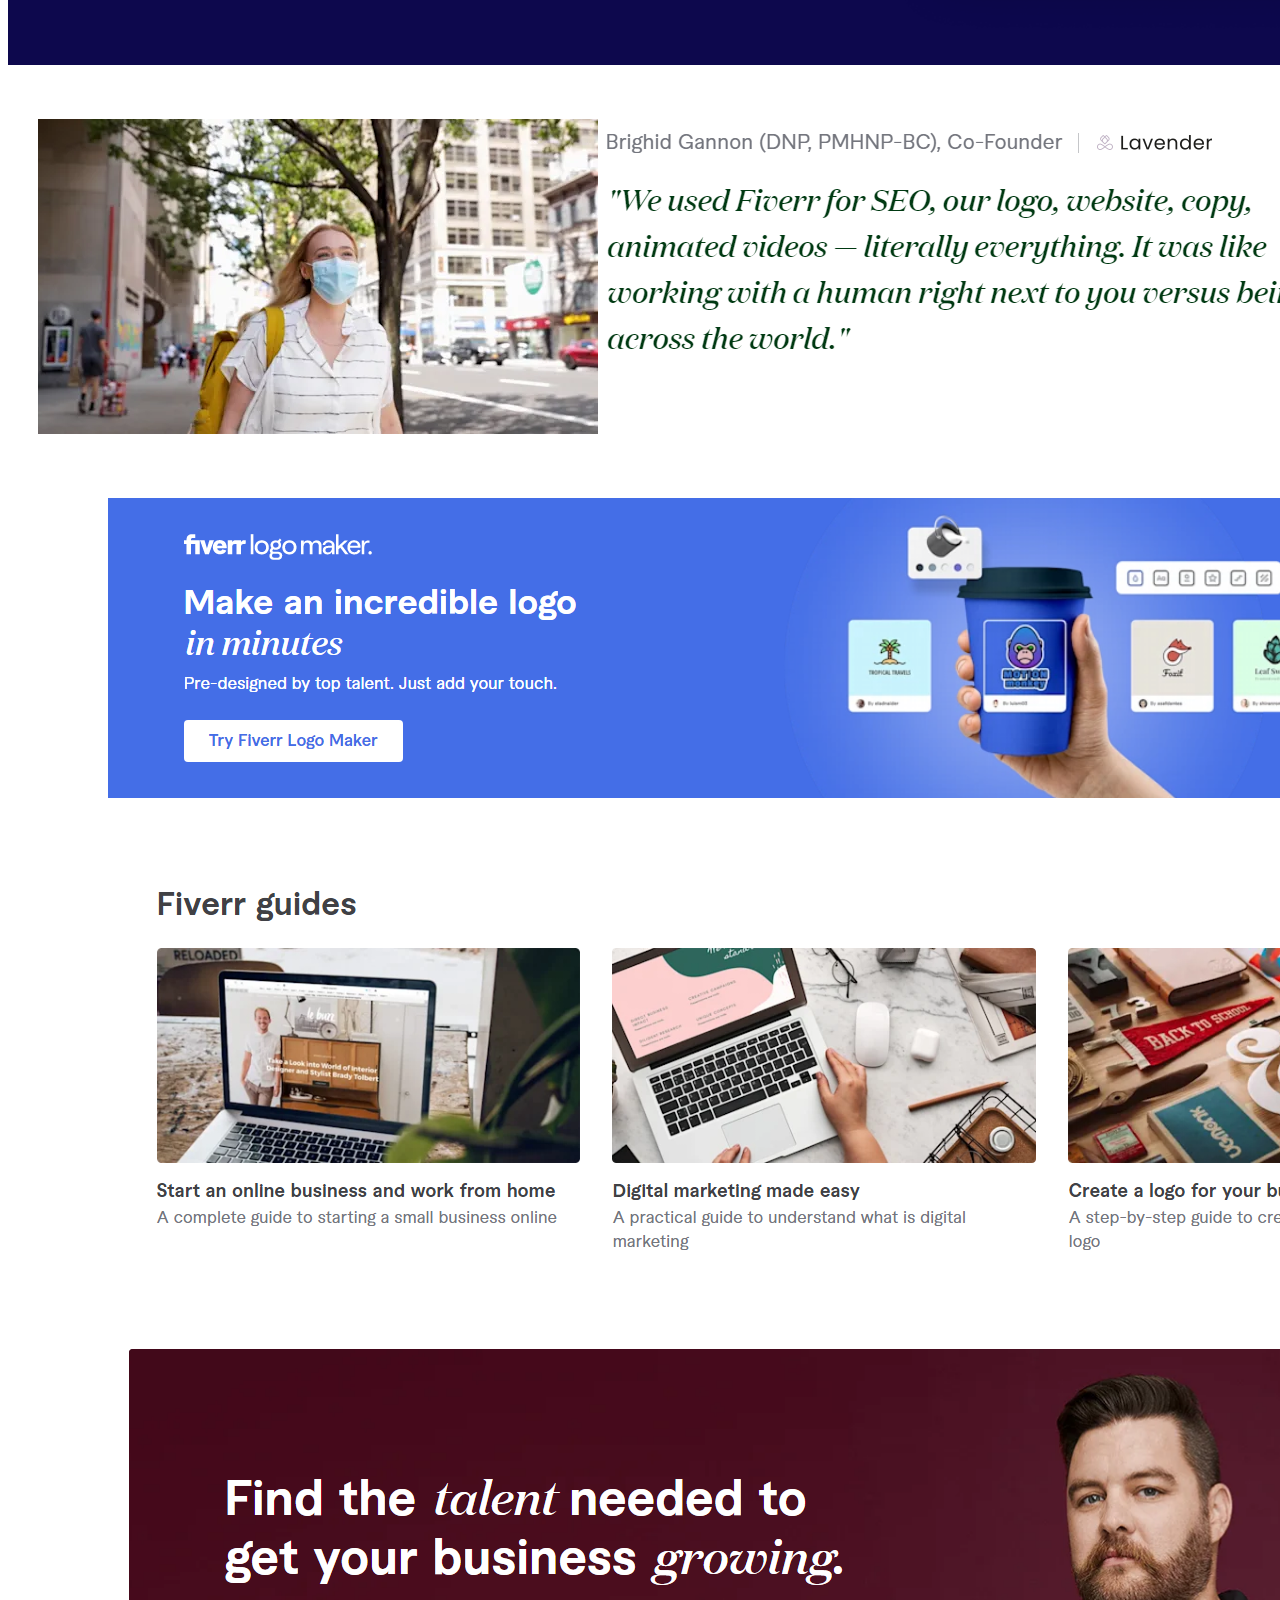
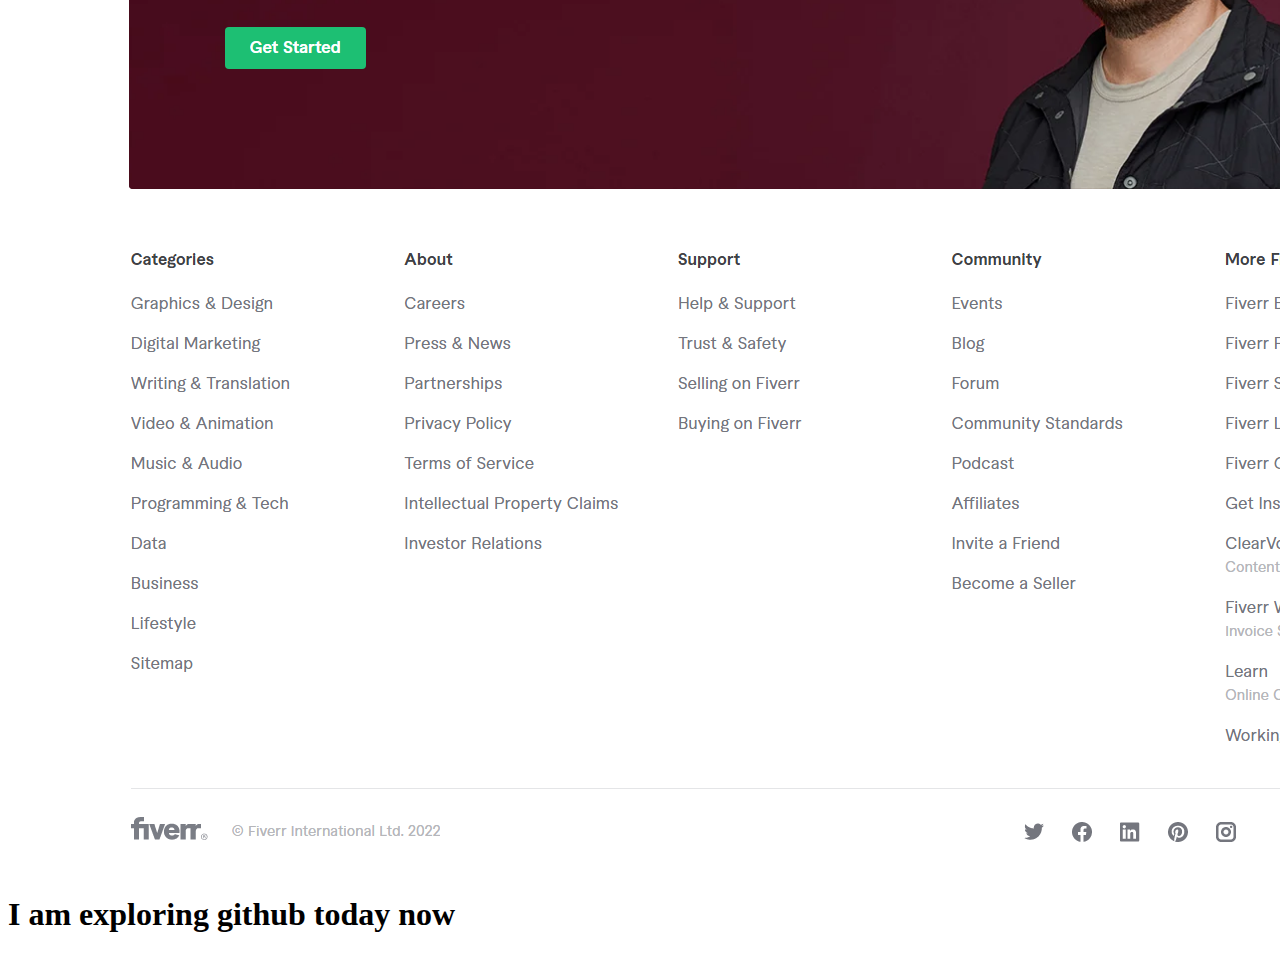
==== commit eaa701e0: "github rechecked" ====
--- a/index.html
+++ b/index.html
@@ -124,7 +124,7 @@
     </div>
 
 <h1>
-    I am exploring github today
+    I am exploring github today now
 </h1>
 
 
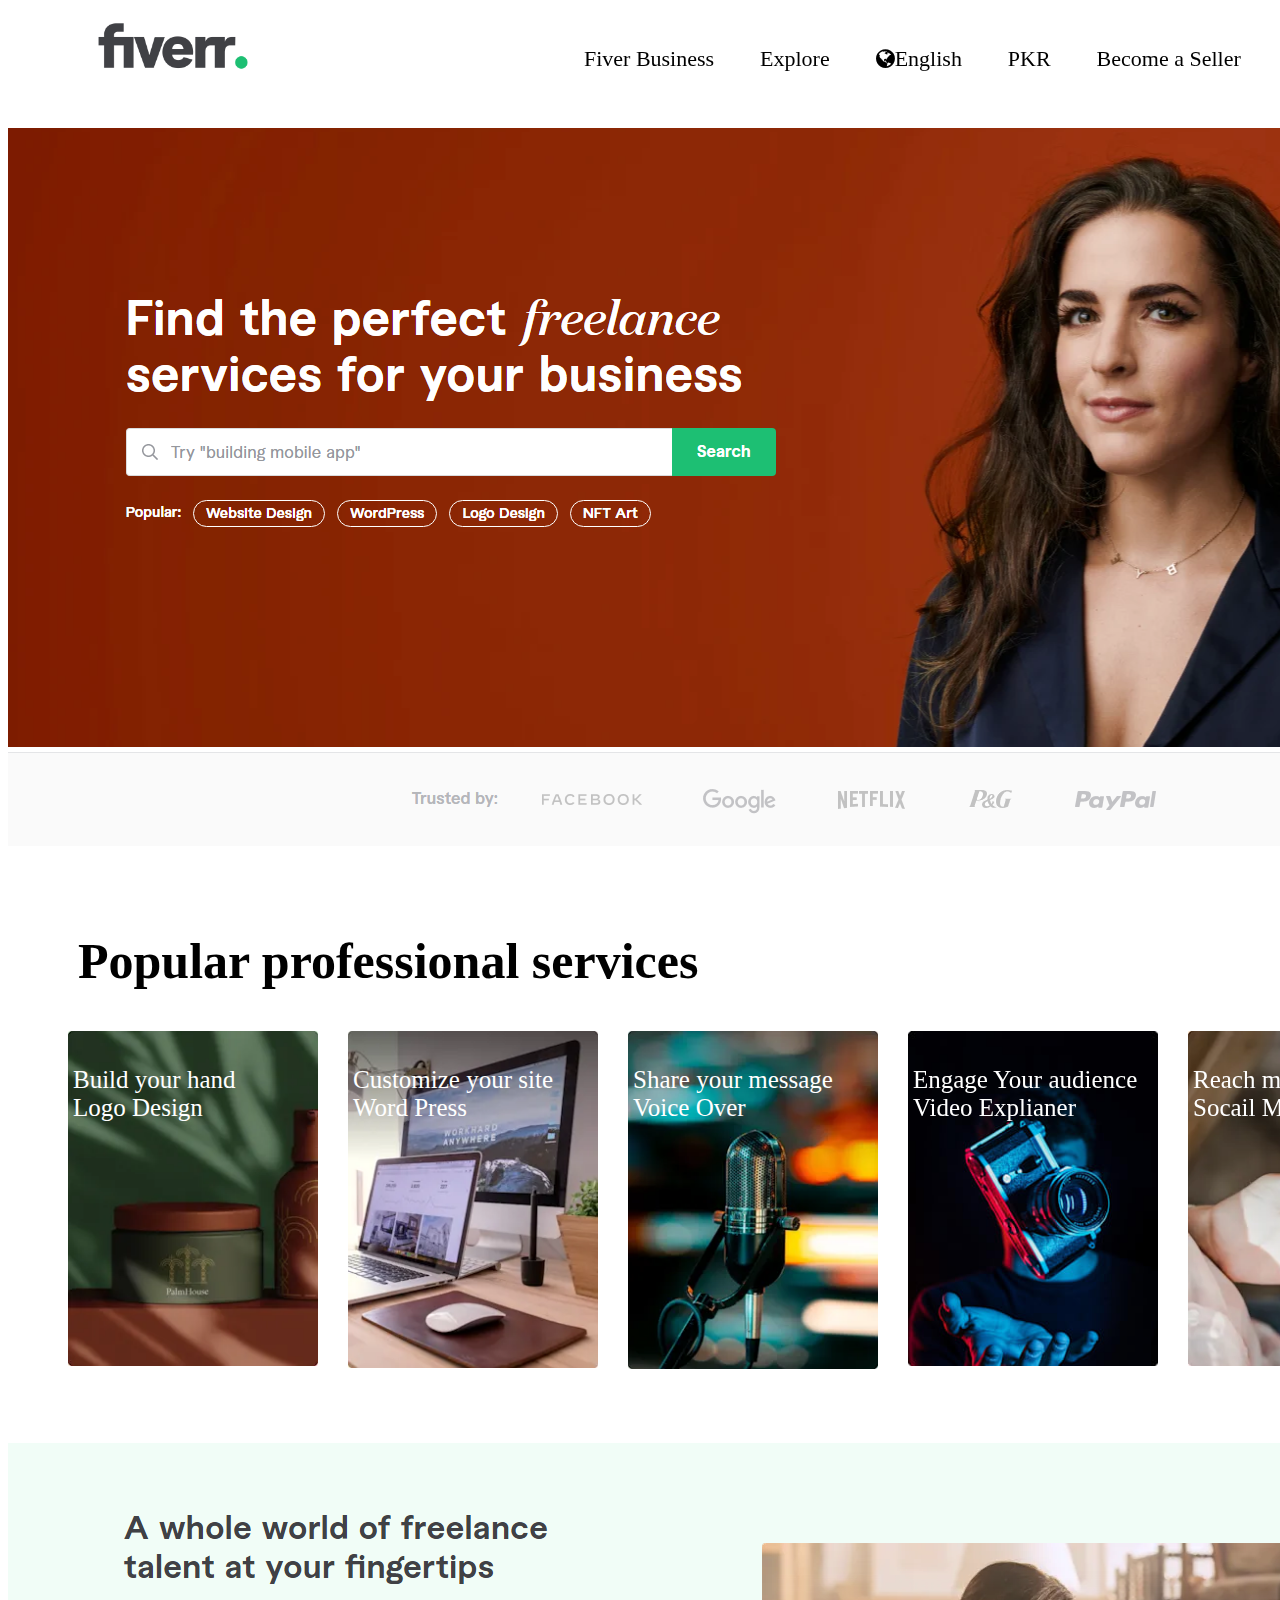
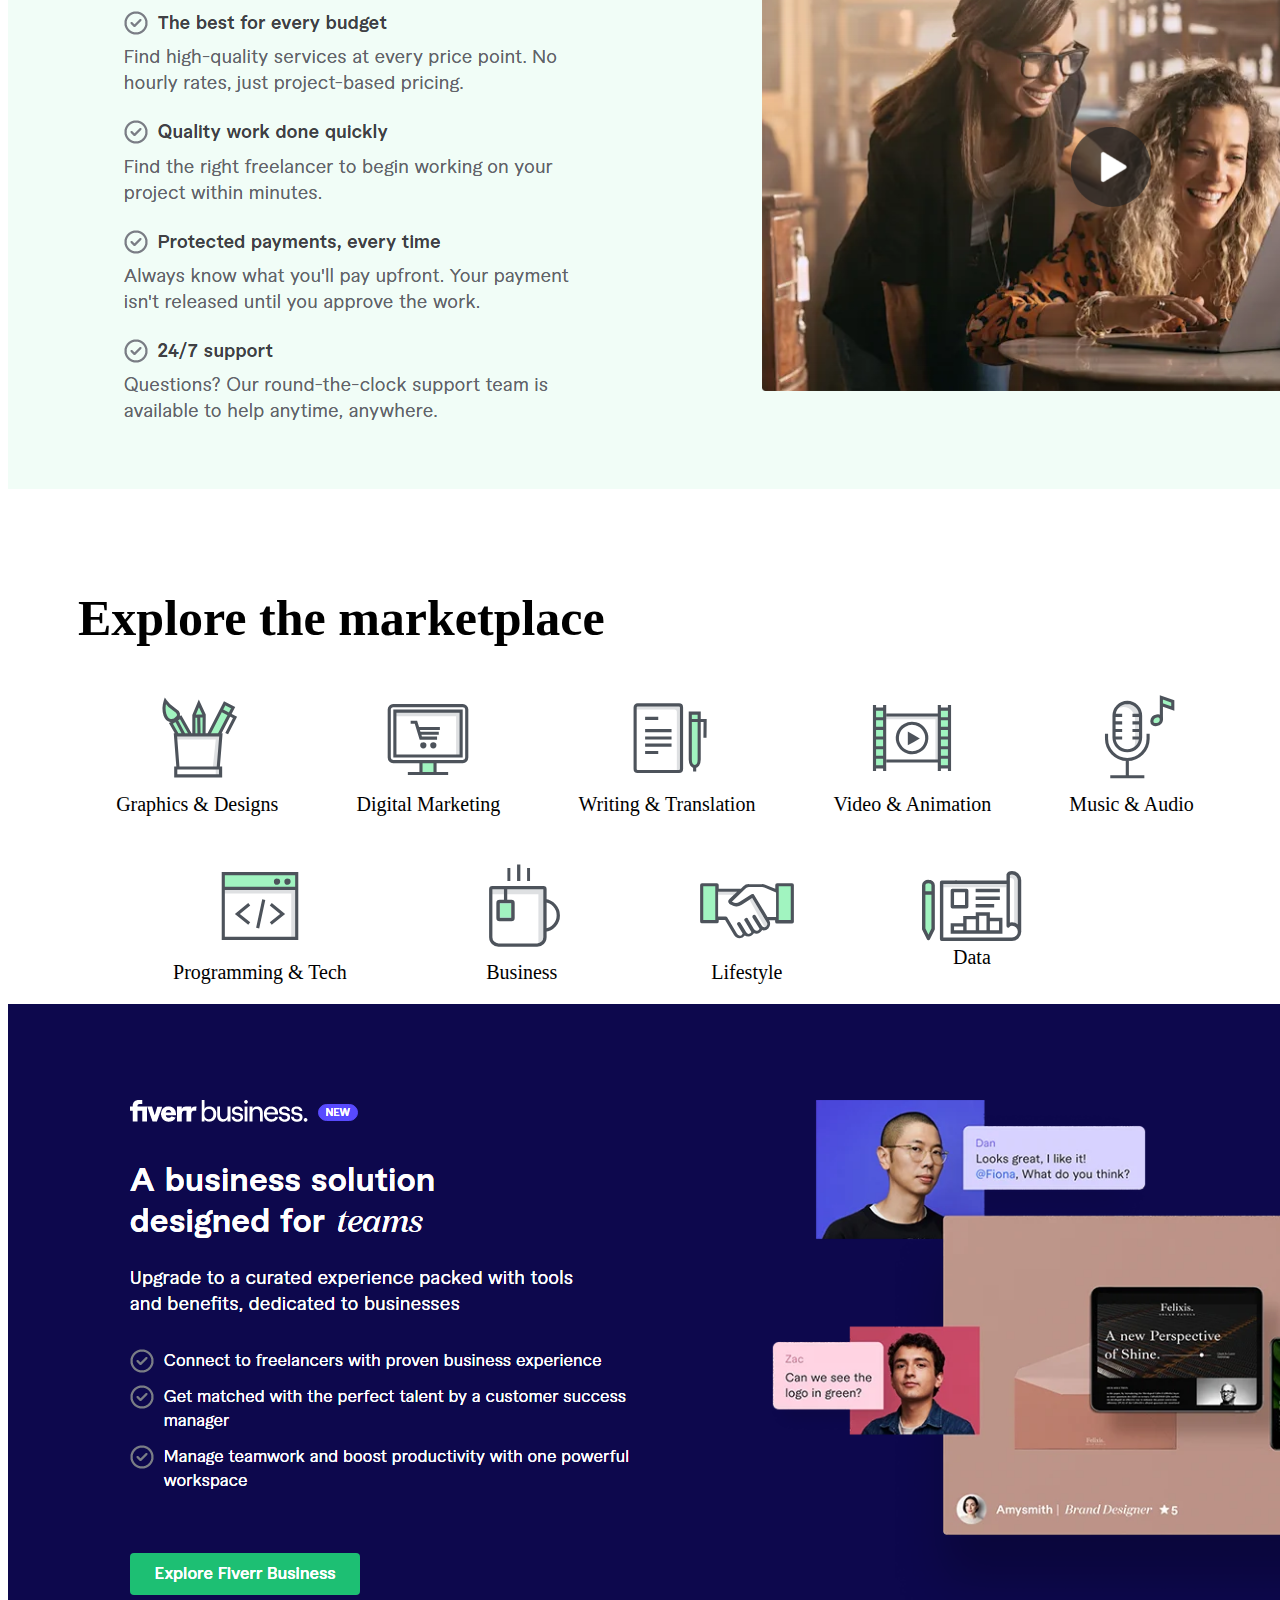
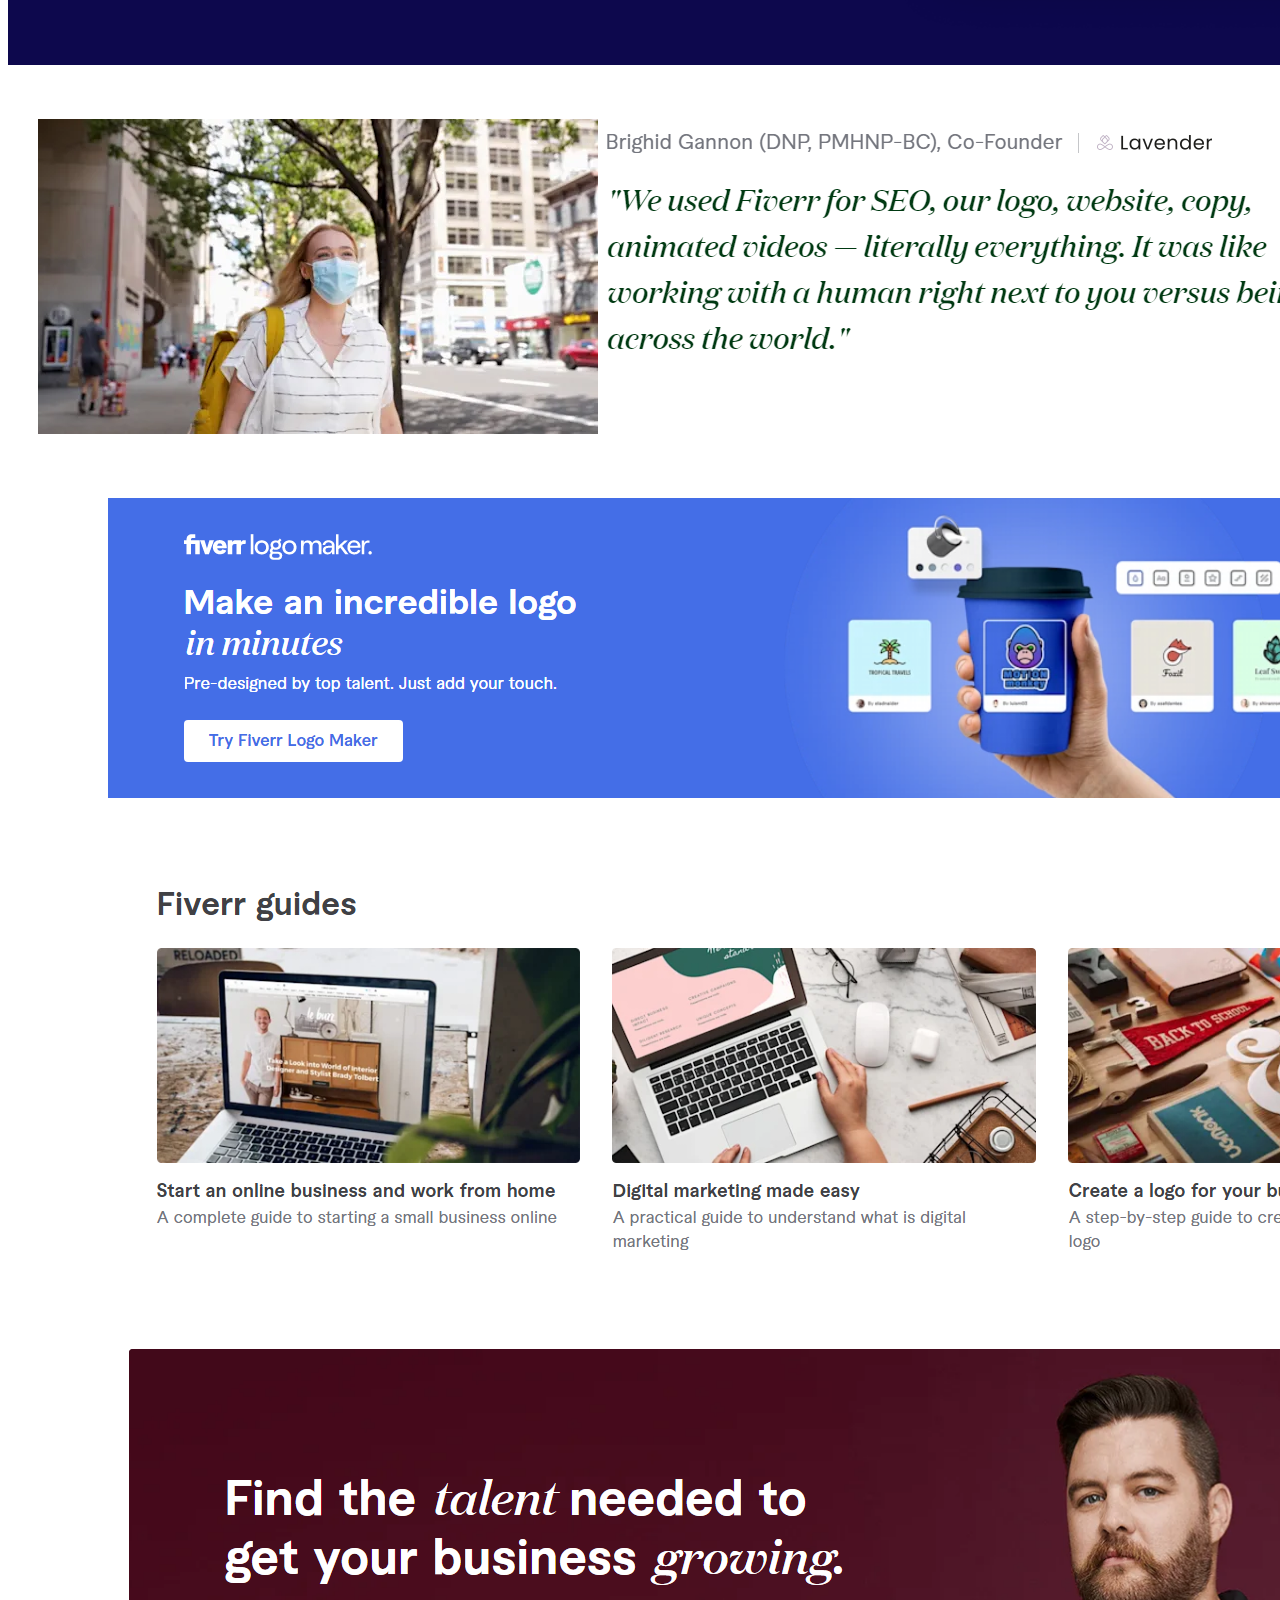
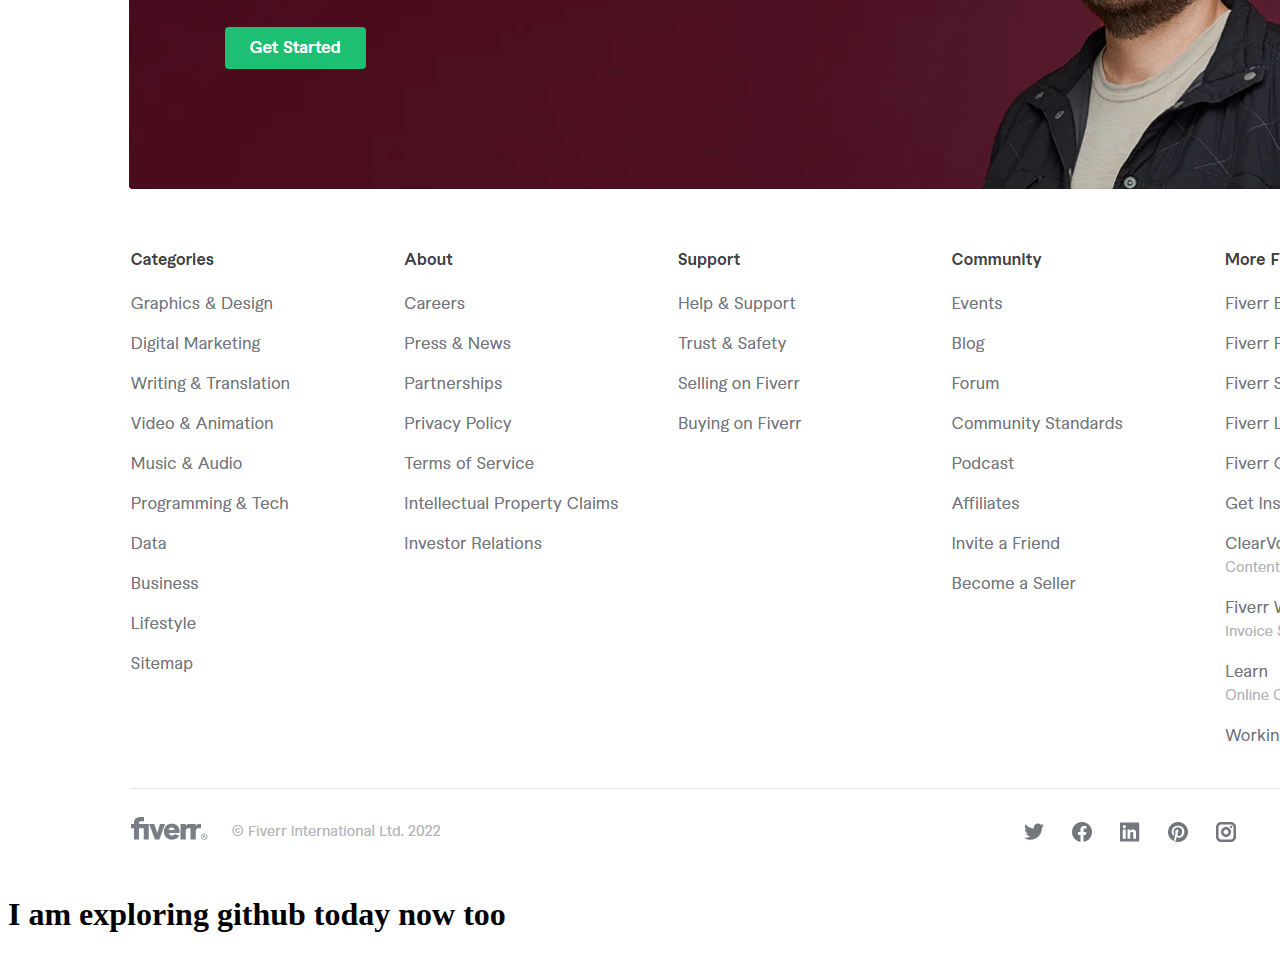
==== commit c18584a4: "github rechecked" ====
--- a/index.html
+++ b/index.html
@@ -124,7 +124,7 @@
     </div>
 
 <h1>
-    I am exploring github today now
+    I am exploring github today now too
 </h1>
 
 
